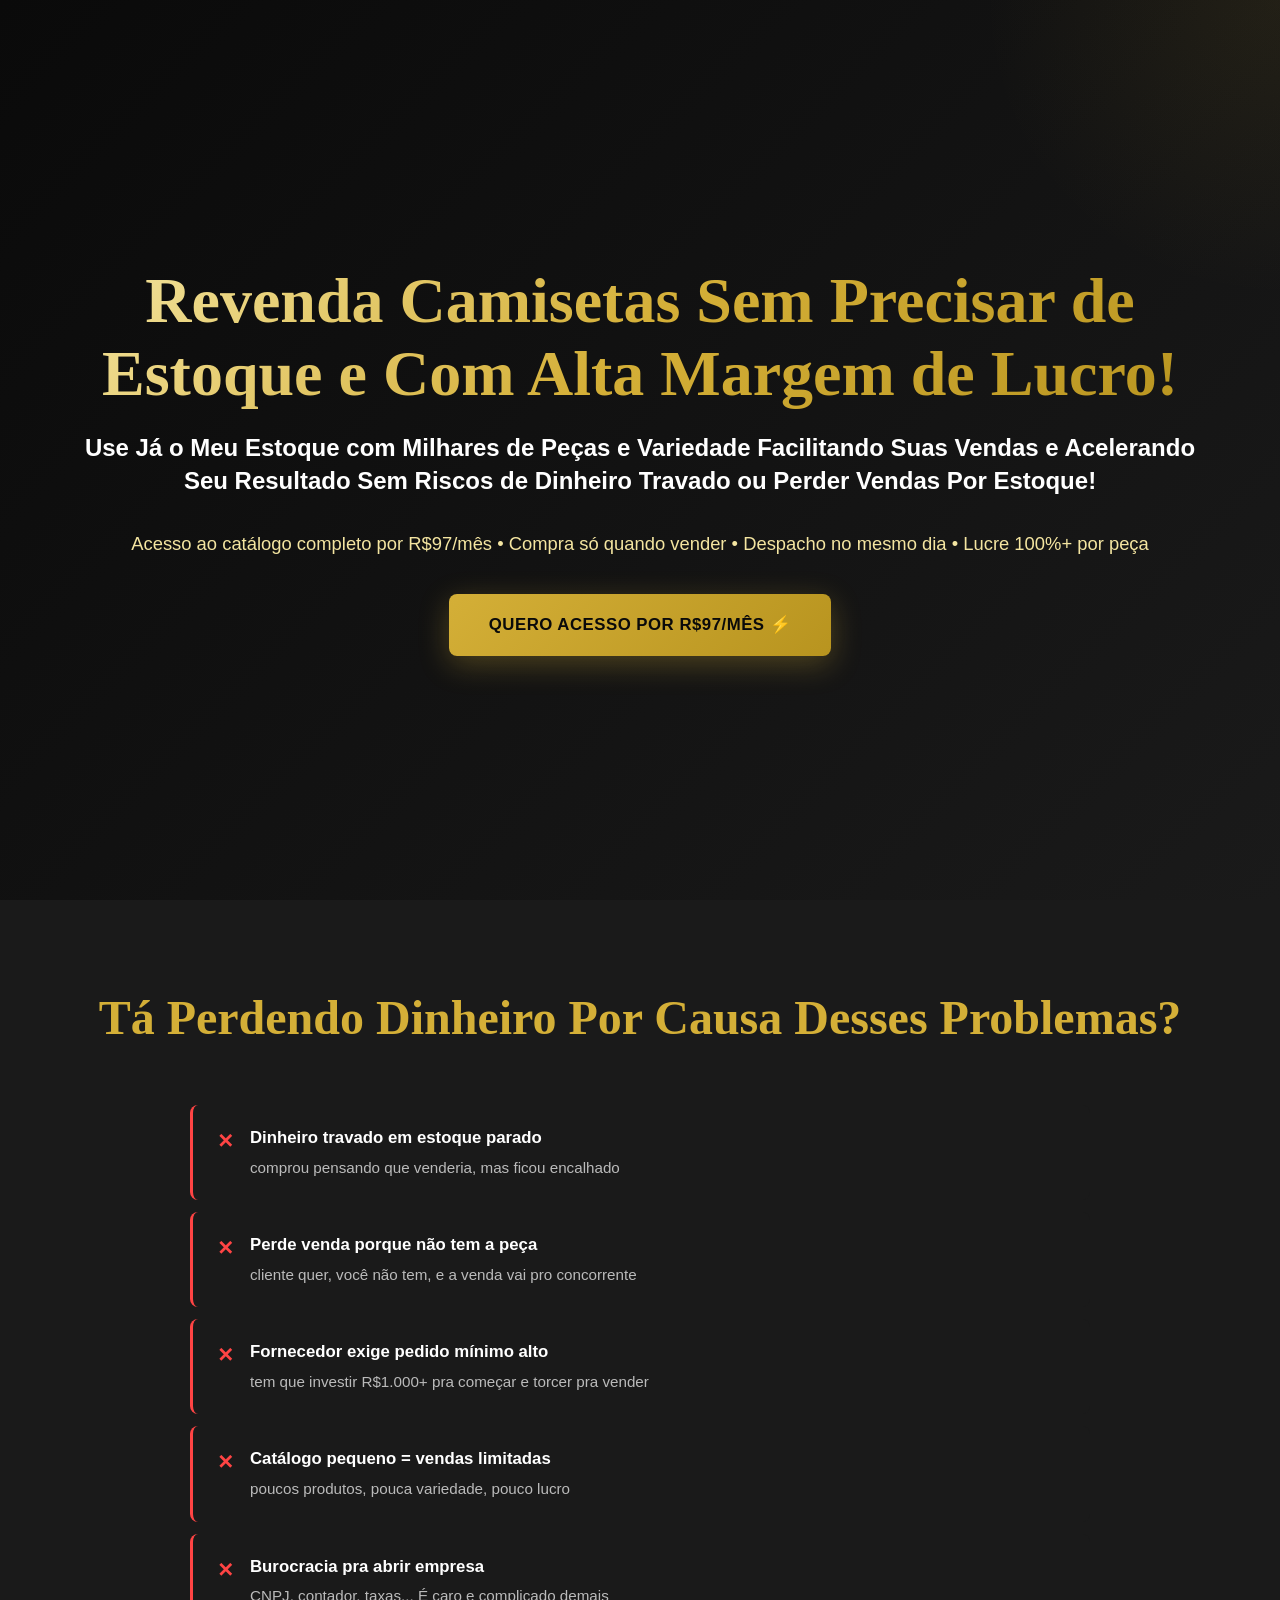
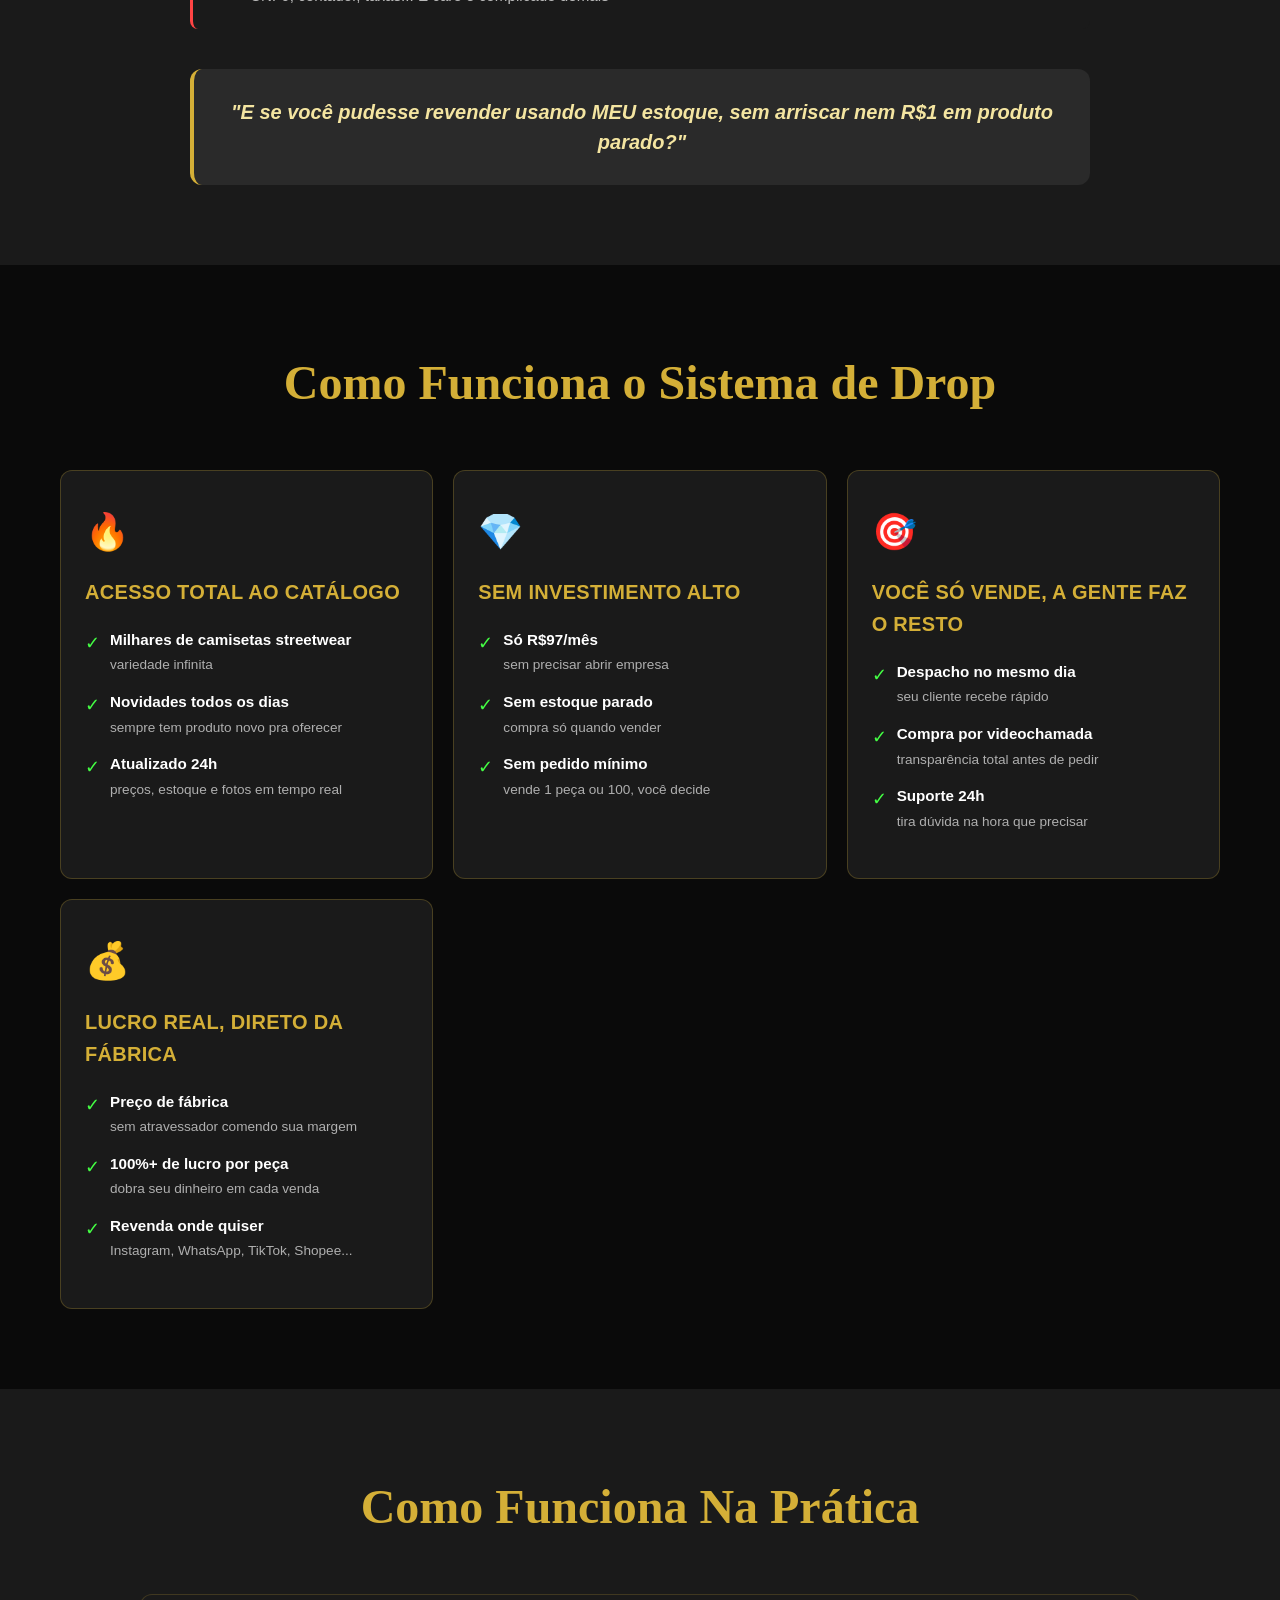
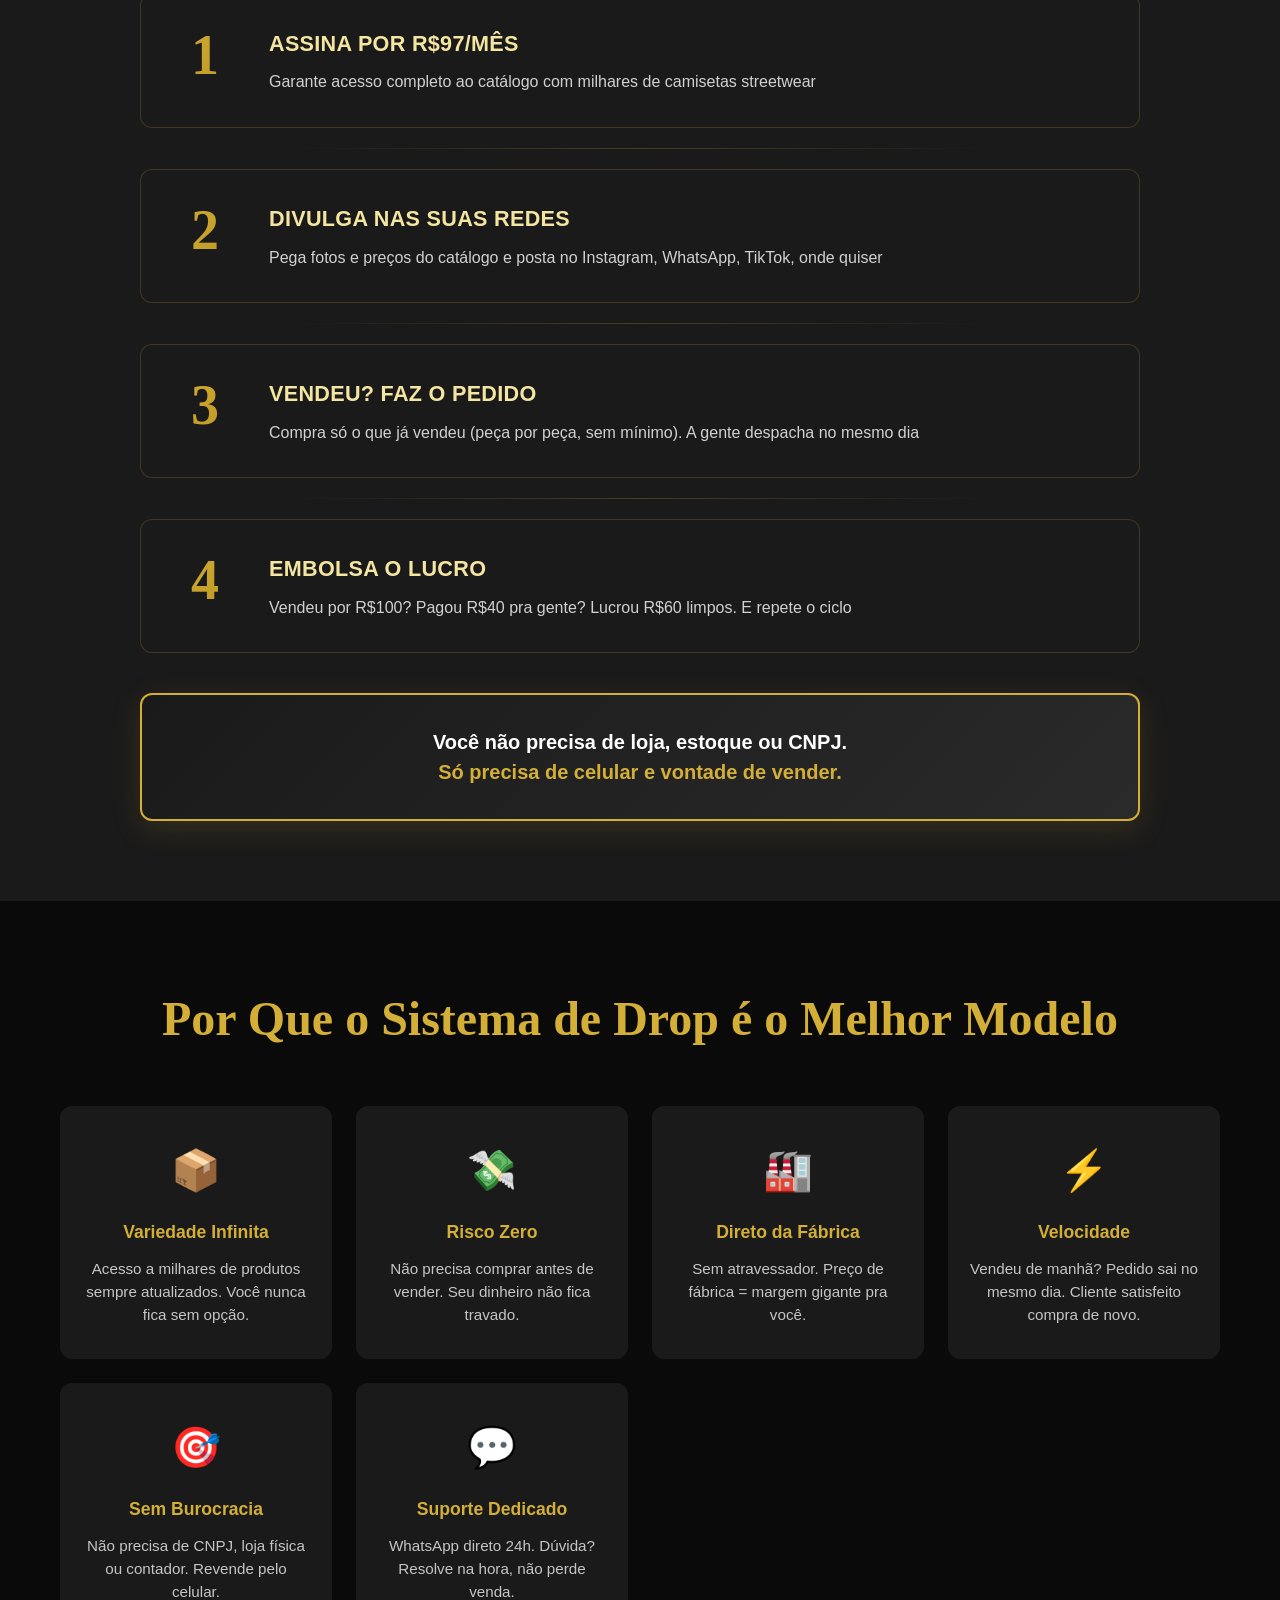
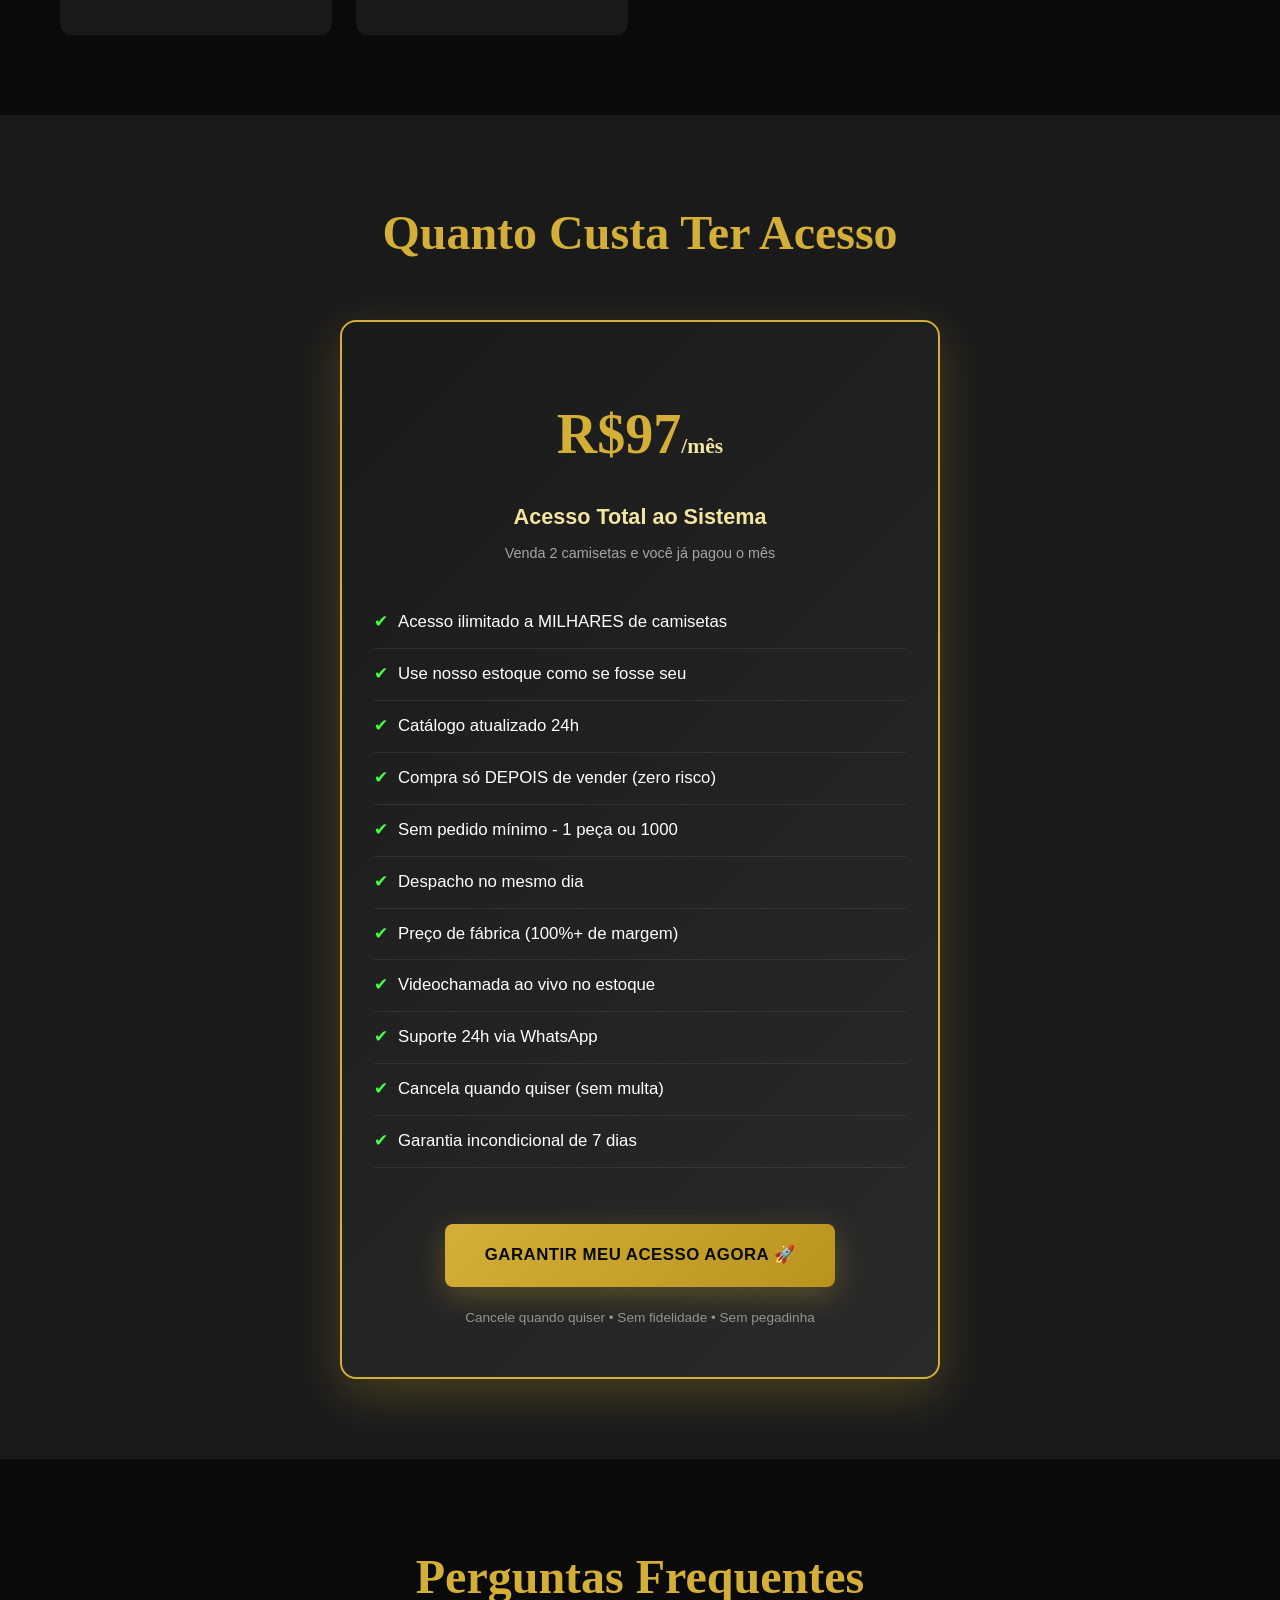
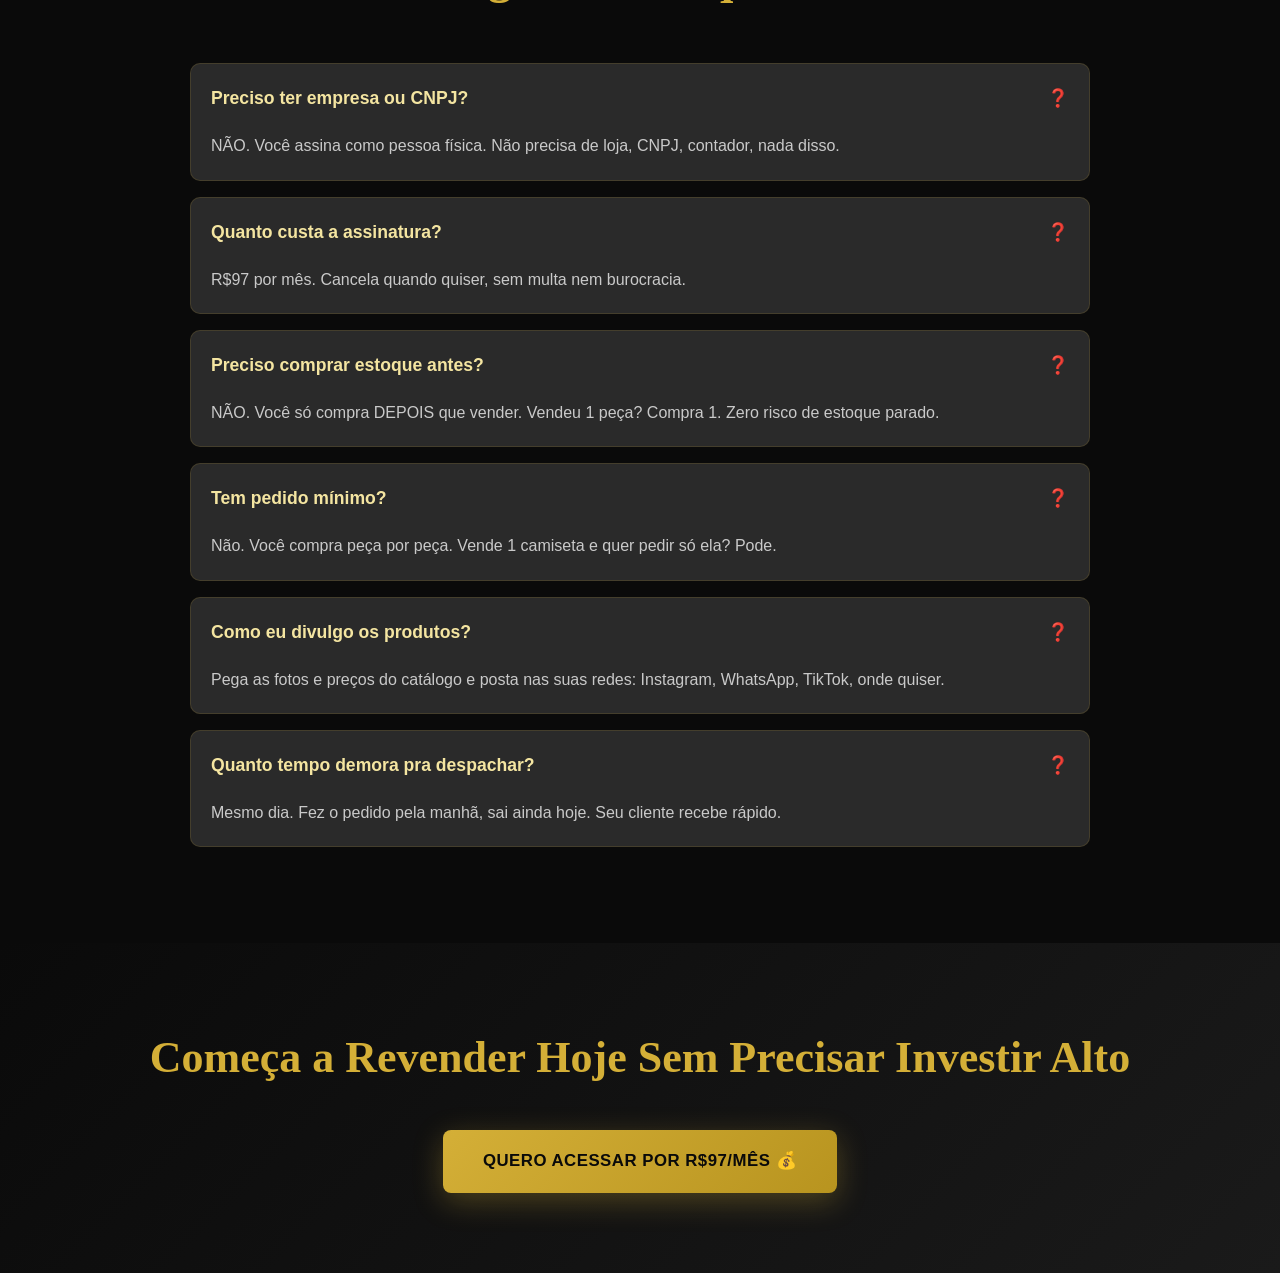
==== index.html @ b22abc9a "Preparar deploy Vercel: index.html na raiz, pasta assets e vercel.json Made-with: Cursor" ====
<!DOCTYPE html>
<html lang="pt-BR"><head><meta http-equiv="Content-Type" content="text/html; charset=UTF-8">
    
    <meta name="viewport" content="width=device-width, initial-scale=1.0, viewport-fit=cover">
    <meta name="theme-color" content="#0A0A0A">
    <meta name="description" content="Revenda camisetas streetwear sem estoque por R$97/mês. Acesso a milhares de produtos, despacho no mesmo dia, lucro de 100%+.">
    <title>DY Fonte Camisetas - Revenda Sem Estoque | Drop Streetwear</title>
    
    <!-- Preconnect críticos -->
    <link rel="preconnect" href="https://fonts.googleapis.com/">
    <link rel="preconnect" href="https://fonts.gstatic.com/" crossorigin="">
    <link rel="preconnect" href="https://www.youtube.com/">
    <link rel="dns-prefetch" href="https://i.ytimg.com/">
    
    <!-- Fontes otimizadas -->
    <link href="./assets/css2" rel="stylesheet">
    
    <style>
        :root {
            --gold: #D4AF37;
            --gold-light: #F4E5A1;
            --gold-dark: #B8941F;
            --black: #0A0A0A;
            --black-light: #1A1A1A;
            --gray: #2A2A2A;
        }

        * {
            margin: 0;
            padding: 0;
            box-sizing: border-box;
        }

        html {
            scroll-behavior: smooth;
        }

        body {
            font-family: 'Outfit', -apple-system, BlinkMacSystemFont, sans-serif;
            background: var(--black);
            color: #fff;
            line-height: 1.6;
            overflow-x: hidden;
            -webkit-font-smoothing: antialiased;
            -moz-osx-font-smoothing: grayscale;
        }

        /* Container */
        .container {
            max-width: 1200px;
            margin: 0 auto;
            padding: 0 20px;
        }

        /* Hero */
        .hero {
            min-height: 100vh;
            display: flex;
            align-items: center;
            justify-content: center;
            text-align: center;
            padding: 80px 0 60px;
            background: linear-gradient(135deg, var(--black) 0%, var(--black-light) 100%);
            position: relative;
        }

        .hero::before {
            content: '';
            position: absolute;
            width: 600px;
            height: 600px;
            background: radial-gradient(circle, rgba(212, 175, 55, 0.08) 0%, transparent 70%);
            top: -300px;
            right: -300px;
            pointer-events: none;
        }

        .hero-content {
            position: relative;
            z-index: 1;
        }

        .hero h1 {
            font-family: 'Playfair Display', serif;
            font-size: clamp(1.75rem, 7vw, 4rem);
            font-weight: 900;
            line-height: 1.15;
            margin-bottom: 20px;
            background: linear-gradient(135deg, var(--gold-light) 0%, var(--gold) 50%, var(--gold-dark) 100%);
            -webkit-background-clip: text;
            -webkit-text-fill-color: transparent;
            background-clip: text;
        }

        .hero h2 {
            font-size: clamp(1.1rem, 2.5vw, 1.5rem);
            font-weight: 600;
            margin-bottom: 32px;
            color: #fff;
            line-height: 1.4;
        }

        .hero-subheadline {
            font-size: clamp(0.95rem, 2vw, 1.15rem);
            font-weight: 400;
            color: var(--gold-light);
            margin-bottom: 36px;
            line-height: 1.5;
        }

        /* CTA Button */
        .cta-button {
            display: inline-block;
            background: linear-gradient(135deg, var(--gold) 0%, var(--gold-dark) 100%);
            color: var(--black);
            padding: 18px 40px;
            font-size: 1.05rem;
            font-weight: 700;
            text-decoration: none;
            border-radius: 8px;
            text-transform: uppercase;
            letter-spacing: 0.5px;
            box-shadow: 0 8px 30px rgba(212, 175, 55, 0.3);
            transition: all 0.3s ease;
            touch-action: manipulation;
        }

        .cta-button:active {
            transform: scale(0.98);
        }

        /* Section */
        section {
            padding: 80px 0;
        }

        .section-title {
            font-family: 'Playfair Display', serif;
            font-size: clamp(1.75rem, 5vw, 3rem);
            font-weight: 900;
            text-align: center;
            margin-bottom: 48px;
            color: var(--gold);
        }

        /* Problem Section */
        .problem-section {
            background: var(--black-light);
        }

        .problem-item {
            background: #1a1a1a;
            border-left: 3px solid #ff4444;
            padding: 20px 24px;
            border-radius: 8px;
            display: flex;
            gap: 16px;
            margin-bottom: 12px;
        }

        .problem-item span {
            color: #ff4444;
            font-size: 1.25rem;
            font-weight: 700;
            flex-shrink: 0;
        }

        .problem-item strong {
            color: #fff;
            font-size: 1.05rem;
            display: block;
            margin-bottom: 4px;
        }

        .problem-item p {
            color: rgba(255,255,255,0.7);
            font-size: 0.95rem;
            margin: 0;
        }

        .problem-quote {
            text-align: center;
            padding: 28px 24px;
            background: var(--gray);
            border-radius: 12px;
            border-left: 4px solid var(--gold);
            margin-top: 40px;
            font-size: 1.25rem;
            font-weight: 700;
            color: var(--gold-light);
            font-style: italic;
            line-height: 1.5;
        }

        /* Benefits Grid */
        .benefits-grid {
            display: grid;
            grid-template-columns: repeat(auto-fit, minmax(280px, 1fr));
            gap: 20px;
        }

        .benefit-card {
            background: #1a1a1a;
            border: 1px solid rgba(212, 175, 55, 0.25);
            border-radius: 12px;
            padding: 32px 24px;
        }

        .benefit-card-icon {
            font-size: 2.25rem;
            margin-bottom: 16px;
        }

        .benefit-card h3 {
            font-size: 1.25rem;
            font-weight: 700;
            color: var(--gold);
            margin-bottom: 20px;
            text-transform: uppercase;
            letter-spacing: 0.3px;
        }

        .benefit-item {
            display: flex;
            gap: 10px;
            margin-bottom: 14px;
        }

        .benefit-item span {
            color: #44ff44;
            font-size: 1.15rem;
            flex-shrink: 0;
        }

        .benefit-item strong {
            color: #fff;
            font-weight: 600;
            display: block;
            font-size: 0.95rem;
        }

        .benefit-item small {
            color: rgba(255,255,255,0.65);
            display: block;
            font-size: 0.85rem;
            margin-top: 2px;
        }

        /* Steps */
        .step {
            display: grid;
            grid-template-columns: 80px 1fr;
            gap: 24px;
            padding: 32px 24px;
            background: #1a1a1a;
            border-radius: 12px;
            border: 1px solid rgba(212, 175, 55, 0.2);
            margin-bottom: 20px;
        }

        .step-number {
            font-family: 'Playfair Display', serif;
            font-size: 3.5rem;
            font-weight: 900;
            background: linear-gradient(135deg, var(--gold) 0%, var(--gold-dark) 100%);
            -webkit-background-clip: text;
            -webkit-text-fill-color: transparent;
            text-align: center;
            line-height: 1;
        }

        .step h3 {
            font-size: 1.35rem;
            font-weight: 700;
            color: var(--gold-light);
            margin-bottom: 8px;
            text-transform: uppercase;
            letter-spacing: 0.3px;
        }

        .step p {
            color: rgba(255,255,255,0.8);
            font-size: 1rem;
            line-height: 1.6;
        }

        .divider {
            height: 1px;
            background: linear-gradient(90deg, transparent, rgba(212, 175, 55, 0.25), transparent);
            margin: 0 auto 20px;
            width: 70%;
        }

        .final-message {
            text-align: center;
            padding: 32px 24px;
            background: linear-gradient(135deg, #1a1a1a 0%, var(--gray) 100%);
            border-radius: 12px;
            border: 2px solid var(--gold);
            margin-top: 40px;
            box-shadow: 0 8px 30px rgba(212, 175, 55, 0.15);
        }

        .final-message p {
            font-size: 1.25rem;
            font-weight: 600;
            line-height: 1.5;
        }

        .final-message strong {
            color: var(--gold);
        }

        /* Why Grid */
        .why-grid {
            display: grid;
            grid-template-columns: repeat(auto-fit, minmax(240px, 1fr));
            gap: 24px;
        }

        .why-item {
            text-align: center;
            padding: 32px 20px;
            background: #1a1a1a;
            border-radius: 12px;
        }

        .why-icon {
            font-size: 2.5rem;
            margin-bottom: 16px;
        }

        .why-item h3 {
            font-size: 1.1rem;
            font-weight: 700;
            color: var(--gold);
            margin-bottom: 12px;
        }

        .why-item p {
            color: rgba(255,255,255,0.75);
            font-size: 0.95rem;
            line-height: 1.5;
        }

        /* Pricing */
        .pricing-card {
            max-width: 600px;
            margin: 0 auto;
            padding: 48px 32px;
            background: linear-gradient(135deg, var(--black-light) 0%, var(--gray) 100%);
            border-radius: 16px;
            border: 2px solid var(--gold);
            box-shadow: 0 15px 50px rgba(212, 175, 55, 0.25);
            text-align: center;
        }

        .price {
            font-family: 'Playfair Display', serif;
            font-size: 3.5rem;
            font-weight: 900;
            color: var(--gold);
            margin: 20px 0;
        }

        .price-period {
            font-size: 1.35rem;
            color: var(--gold-light);
        }

        .pricing-features {
            list-style: none;
            margin: 32px 0;
            text-align: left;
        }

        .pricing-features li {
            padding: 12px 0;
            border-bottom: 1px solid rgba(255, 255, 255, 0.08);
            font-size: 1.05rem;
            display: flex;
            gap: 10px;
        }

        .pricing-features span {
            color: #44ff44;
            flex-shrink: 0;
        }

        /* FAQ */
        .faq-item {
            margin-bottom: 16px;
            background: var(--gray);
            border-radius: 10px;
            overflow: hidden;
            border: 1px solid rgba(212, 175, 55, 0.15);
        }

        .faq-question {
            padding: 20px;
            font-size: 1.1rem;
            font-weight: 700;
            color: var(--gold-light);
            display: flex;
            justify-content: space-between;
        }

        .faq-answer {
            padding: 0 20px 20px;
            color: rgba(255, 255, 255, 0.75);
            line-height: 1.7;
        }

        /* Mobile Optimizations */
        @media (max-width: 768px) {
            section {
                padding: 60px 0;
            }

            .hero {
                min-height: auto;
                padding: 60px 0 40px;
            }

            .step {
                grid-template-columns: 60px 1fr;
                gap: 16px;
                padding: 24px 16px;
            }

            .step-number {
                font-size: 2.75rem;
            }

            .benefits-grid,
            .why-grid {
                grid-template-columns: 1fr;
            }

            .pricing-card {
                padding: 36px 20px;
            }

            .price {
                font-size: 2.75rem;
            }

            .cta-button {
                width: 100%;
                max-width: 400px;
            }

            .vsl-container {
                border-radius: 8px;
            }
        }

        @media (max-width: 480px) {
            .container {
                padding: 0 16px;
            }

            .problem-item {
                padding: 16px 18px;
                flex-direction: column;
                gap: 8px;
            }

            .benefit-card {
                padding: 24px 18px;
            }
        }

        /* Performance: Reduce animations on low-end devices */
        @media (prefers-reduced-motion: reduce) {
            * {
                animation: none !important;
                transition: none !important;
            }
        }
    </style>
</head>
<body>
    <!-- Hero -->
    <section class="hero">
        <div class="container">
            <div class="hero-content">
                <h1>Revenda Camisetas Sem Precisar de Estoque e Com Alta Margem de Lucro!</h1>
                <h2>Use Já o Meu Estoque com Milhares de Peças e Variedade Facilitando Suas Vendas e Acelerando Seu Resultado Sem Riscos de Dinheiro Travado ou Perder Vendas Por Estoque!</h2>
                
                <p class="hero-subheadline">
                    Acesso ao catálogo completo por R$97/mês • Compra só quando vender • Despacho no mesmo dia • Lucre 100%+ por peça
                </p>
                <a href="https://pay.kiwify.com.br/C6JV9t8" target="_blank" rel="noopener" class="cta-button">QUERO ACESSO POR R$97/MÊS ⚡</a>
            </div>
        </div>
    </section>

    <!-- Problems -->
    <section class="problem-section">
        <div class="container">
            <h2 class="section-title">Tá Perdendo Dinheiro Por Causa Desses Problemas?</h2>
            
            <div style="max-width: 900px; margin: 0 auto;">
                <div class="problem-item">
                    <span>✕</span>
                    <div>
                        <strong>Dinheiro travado em estoque parado</strong>
                        <p>comprou pensando que venderia, mas ficou encalhado</p>
                    </div>
                </div>

                <div class="problem-item">
                    <span>✕</span>
                    <div>
                        <strong>Perde venda porque não tem a peça</strong>
                        <p>cliente quer, você não tem, e a venda vai pro concorrente</p>
                    </div>
                </div>

                <div class="problem-item">
                    <span>✕</span>
                    <div>
                        <strong>Fornecedor exige pedido mínimo alto</strong>
                        <p>tem que investir R$1.000+ pra começar e torcer pra vender</p>
                    </div>
                </div>

                <div class="problem-item">
                    <span>✕</span>
                    <div>
                        <strong>Catálogo pequeno = vendas limitadas</strong>
                        <p>poucos produtos, pouca variedade, pouco lucro</p>
                    </div>
                </div>

                <div class="problem-item">
                    <span>✕</span>
                    <div>
                        <strong>Burocracia pra abrir empresa</strong>
                        <p>CNPJ, contador, taxas... É caro e complicado demais</p>
                    </div>
                </div>

                <div class="problem-quote">
                    "E se você pudesse revender usando MEU estoque, sem arriscar nem R$1 em produto parado?"
                </div>
            </div>
        </div>
    </section>

    <!-- Benefits -->
    <section style="background: var(--black); padding: 80px 0;">
        <div class="container">
            <h2 class="section-title">Como Funciona o Sistema de Drop</h2>
            
            <div class="benefits-grid">
                <div class="benefit-card">
                    <div class="benefit-card-icon">🔥</div>
                    <h3>Acesso Total ao Catálogo</h3>
                    <div class="benefit-item">
                        <span>✓</span>
                        <div>
                            <strong>Milhares de camisetas streetwear</strong>
                            <small>variedade infinita</small>
                        </div>
                    </div>
                    <div class="benefit-item">
                        <span>✓</span>
                        <div>
                            <strong>Novidades todos os dias</strong>
                            <small>sempre tem produto novo pra oferecer</small>
                        </div>
                    </div>
                    <div class="benefit-item">
                        <span>✓</span>
                        <div>
                            <strong>Atualizado 24h</strong>
                            <small>preços, estoque e fotos em tempo real</small>
                        </div>
                    </div>
                </div>

                <div class="benefit-card">
                    <div class="benefit-card-icon">💎</div>
                    <h3>Sem Investimento Alto</h3>
                    <div class="benefit-item">
                        <span>✓</span>
                        <div>
                            <strong>Só R$97/mês</strong>
                            <small>sem precisar abrir empresa</small>
                        </div>
                    </div>
                    <div class="benefit-item">
                        <span>✓</span>
                        <div>
                            <strong>Sem estoque parado</strong>
                            <small>compra só quando vender</small>
                        </div>
                    </div>
                    <div class="benefit-item">
                        <span>✓</span>
                        <div>
                            <strong>Sem pedido mínimo</strong>
                            <small>vende 1 peça ou 100, você decide</small>
                        </div>
                    </div>
                </div>

                <div class="benefit-card">
                    <div class="benefit-card-icon">🎯</div>
                    <h3>Você Só Vende, A Gente Faz o Resto</h3>
                    <div class="benefit-item">
                        <span>✓</span>
                        <div>
                            <strong>Despacho no mesmo dia</strong>
                            <small>seu cliente recebe rápido</small>
                        </div>
                    </div>
                    <div class="benefit-item">
                        <span>✓</span>
                        <div>
                            <strong>Compra por videochamada</strong>
                            <small>transparência total antes de pedir</small>
                        </div>
                    </div>
                    <div class="benefit-item">
                        <span>✓</span>
                        <div>
                            <strong>Suporte 24h</strong>
                            <small>tira dúvida na hora que precisar</small>
                        </div>
                    </div>
                </div>

                <div class="benefit-card">
                    <div class="benefit-card-icon">💰</div>
                    <h3>Lucro Real, Direto da Fábrica</h3>
                    <div class="benefit-item">
                        <span>✓</span>
                        <div>
                            <strong>Preço de fábrica</strong>
                            <small>sem atravessador comendo sua margem</small>
                        </div>
                    </div>
                    <div class="benefit-item">
                        <span>✓</span>
                        <div>
                            <strong>100%+ de lucro por peça</strong>
                            <small>dobra seu dinheiro em cada venda</small>
                        </div>
                    </div>
                    <div class="benefit-item">
                        <span>✓</span>
                        <div>
                            <strong>Revenda onde quiser</strong>
                            <small>Instagram, WhatsApp, TikTok, Shopee...</small>
                        </div>
                    </div>
                </div>
            </div>
        </div>
    </section>

    <!-- How It Works -->
    <section style="background: var(--black-light); padding: 80px 0;">
        <div class="container">
            <h2 class="section-title">Como Funciona Na Prática</h2>
            
            <div style="max-width: 1000px; margin: 0 auto;">
                <div class="step">
                    <div class="step-number">1</div>
                    <div>
                        <h3>Assina por R$97/mês</h3>
                        <p>Garante acesso completo ao catálogo com milhares de camisetas streetwear</p>
                    </div>
                </div>

                <div class="divider"></div>

                <div class="step">
                    <div class="step-number">2</div>
                    <div>
                        <h3>Divulga nas suas redes</h3>
                        <p>Pega fotos e preços do catálogo e posta no Instagram, WhatsApp, TikTok, onde quiser</p>
                    </div>
                </div>

                <div class="divider"></div>

                <div class="step">
                    <div class="step-number">3</div>
                    <div>
                        <h3>Vendeu? Faz o pedido</h3>
                        <p>Compra só o que já vendeu (peça por peça, sem mínimo). A gente despacha no mesmo dia</p>
                    </div>
                </div>

                <div class="divider"></div>

                <div class="step">
                    <div class="step-number">4</div>
                    <div>
                        <h3>Embolsa o lucro</h3>
                        <p>Vendeu por R$100? Pagou R$40 pra gente? Lucrou R$60 limpos. E repete o ciclo</p>
                    </div>
                </div>

                <div class="final-message">
                    <p>Você não precisa de loja, estoque ou CNPJ.<br><strong>Só precisa de celular e vontade de vender.</strong></p>
                </div>
            </div>
        </div>
    </section>

    <!-- Why Different -->
    <section style="background: var(--black); padding: 80px 0;">
        <div class="container">
            <h2 class="section-title">Por Que o Sistema de Drop é o Melhor Modelo</h2>
            <div class="why-grid">
                <div class="why-item">
                    <div class="why-icon">📦</div>
                    <h3>Variedade Infinita</h3>
                    <p>Acesso a milhares de produtos sempre atualizados. Você nunca fica sem opção.</p>
                </div>
                <div class="why-item">
                    <div class="why-icon">💸</div>
                    <h3>Risco Zero</h3>
                    <p>Não precisa comprar antes de vender. Seu dinheiro não fica travado.</p>
                </div>
                <div class="why-item">
                    <div class="why-icon">🏭</div>
                    <h3>Direto da Fábrica</h3>
                    <p>Sem atravessador. Preço de fábrica = margem gigante pra você.</p>
                </div>
                <div class="why-item">
                    <div class="why-icon">⚡</div>
                    <h3>Velocidade</h3>
                    <p>Vendeu de manhã? Pedido sai no mesmo dia. Cliente satisfeito compra de novo.</p>
                </div>
                <div class="why-item">
                    <div class="why-icon">🎯</div>
                    <h3>Sem Burocracia</h3>
                    <p>Não precisa de CNPJ, loja física ou contador. Revende pelo celular.</p>
                </div>
                <div class="why-item">
                    <div class="why-icon">💬</div>
                    <h3>Suporte Dedicado</h3>
                    <p>WhatsApp direto 24h. Dúvida? Resolve na hora, não perde venda.</p>
                </div>
            </div>
        </div>
    </section>

    <!-- Pricing -->
    <section id="pricing" style="background: var(--black-light); padding: 80px 0;">
        <div class="container">
            <h2 class="section-title">Quanto Custa Ter Acesso</h2>
            <div class="pricing-card">
                <div class="price">R$97<span class="price-period">/mês</span></div>
                <h3 style="font-size: 1.35rem; color: var(--gold-light); margin-bottom: 8px;">Acesso Total ao Sistema</h3>
                <p style="font-size: 0.9rem; color: rgba(255,255,255,0.6); margin-bottom: 28px;">Venda 2 camisetas e você já pagou o mês</p>
                
                <ul class="pricing-features">
                    <li><span>✔</span> Acesso ilimitado a MILHARES de camisetas</li>
                    <li><span>✔</span> Use nosso estoque como se fosse seu</li>
                    <li><span>✔</span> Catálogo atualizado 24h</li>
                    <li><span>✔</span> Compra só DEPOIS de vender (zero risco)</li>
                    <li><span>✔</span> Sem pedido mínimo - 1 peça ou 1000</li>
                    <li><span>✔</span> Despacho no mesmo dia</li>
                    <li><span>✔</span> Preço de fábrica (100%+ de margem)</li>
                    <li><span>✔</span> Videochamada ao vivo no estoque</li>
                    <li><span>✔</span> Suporte 24h via WhatsApp</li>
                    <li><span>✔</span> Cancela quando quiser (sem multa)</li>
                    <li><span>✔</span> Garantia incondicional de 7 dias</li>
                </ul>

                <a href="https://pay.kiwify.com.br/C6JV9t8" target="_blank" rel="noopener" class="cta-button" style="margin-top: 24px;">GARANTIR MEU ACESSO AGORA 🚀</a>
                
                <p style="margin-top: 20px; font-size: 0.85rem; color: rgba(255,255,255,0.5);">
                    Cancele quando quiser • Sem fidelidade • Sem pegadinha
                </p>
            </div>
        </div>
    </section>

    <!-- FAQ -->
    <section style="background: var(--black); padding: 80px 0;">
        <div class="container">
            <h2 class="section-title">Perguntas Frequentes</h2>
            <div style="max-width: 900px; margin: 0 auto;">
                <div class="faq-item">
                    <div class="faq-question">Preciso ter empresa ou CNPJ? <span>❓</span></div>
                    <div class="faq-answer">NÃO. Você assina como pessoa física. Não precisa de loja, CNPJ, contador, nada disso.</div>
                </div>
                <div class="faq-item">
                    <div class="faq-question">Quanto custa a assinatura? <span>❓</span></div>
                    <div class="faq-answer">R$97 por mês. Cancela quando quiser, sem multa nem burocracia.</div>
                </div>
                <div class="faq-item">
                    <div class="faq-question">Preciso comprar estoque antes? <span>❓</span></div>
                    <div class="faq-answer">NÃO. Você só compra DEPOIS que vender. Vendeu 1 peça? Compra 1. Zero risco de estoque parado.</div>
                </div>
                <div class="faq-item">
                    <div class="faq-question">Tem pedido mínimo? <span>❓</span></div>
                    <div class="faq-answer">Não. Você compra peça por peça. Vende 1 camiseta e quer pedir só ela? Pode.</div>
                </div>
                <div class="faq-item">
                    <div class="faq-question">Como eu divulgo os produtos? <span>❓</span></div>
                    <div class="faq-answer">Pega as fotos e preços do catálogo e posta nas suas redes: Instagram, WhatsApp, TikTok, onde quiser.</div>
                </div>
                <div class="faq-item">
                    <div class="faq-question">Quanto tempo demora pra despachar? <span>❓</span></div>
                    <div class="faq-answer">Mesmo dia. Fez o pedido pela manhã, sai ainda hoje. Seu cliente recebe rápido.</div>
                </div>
            </div>
        </div>
    </section>

    <!-- Footer CTA -->
    <section style="background: linear-gradient(135deg, var(--black) 0%, var(--black-light) 100%); text-align: center; padding: 80px 0;">
        <div class="container">
            <h2 style="font-family: &#39;Playfair Display&#39;, serif; font-size: clamp(1.75rem, 5vw, 2.75rem); color: var(--gold); margin-bottom: 36px;">Começa a Revender Hoje Sem Precisar Investir Alto</h2>
            <a href="https://pay.kiwify.com.br/C6JV9t8" target="_blank" rel="noopener" class="cta-button">QUERO ACESSAR POR R$97/MÊS 💰</a>
        </div>
    </section>

    <!-- Minimal JavaScript for smooth scroll -->
    <script>
        document.querySelectorAll('a[href^="#"]').forEach(anchor => {
            anchor.addEventListener('click', function (e) {
                e.preventDefault();
                const target = document.querySelector(this.getAttribute('href'));
                if (target) {
                    target.scrollIntoView({ behavior: 'smooth', block: 'start' });
                }
            });
        });
    </script>


</body></html>
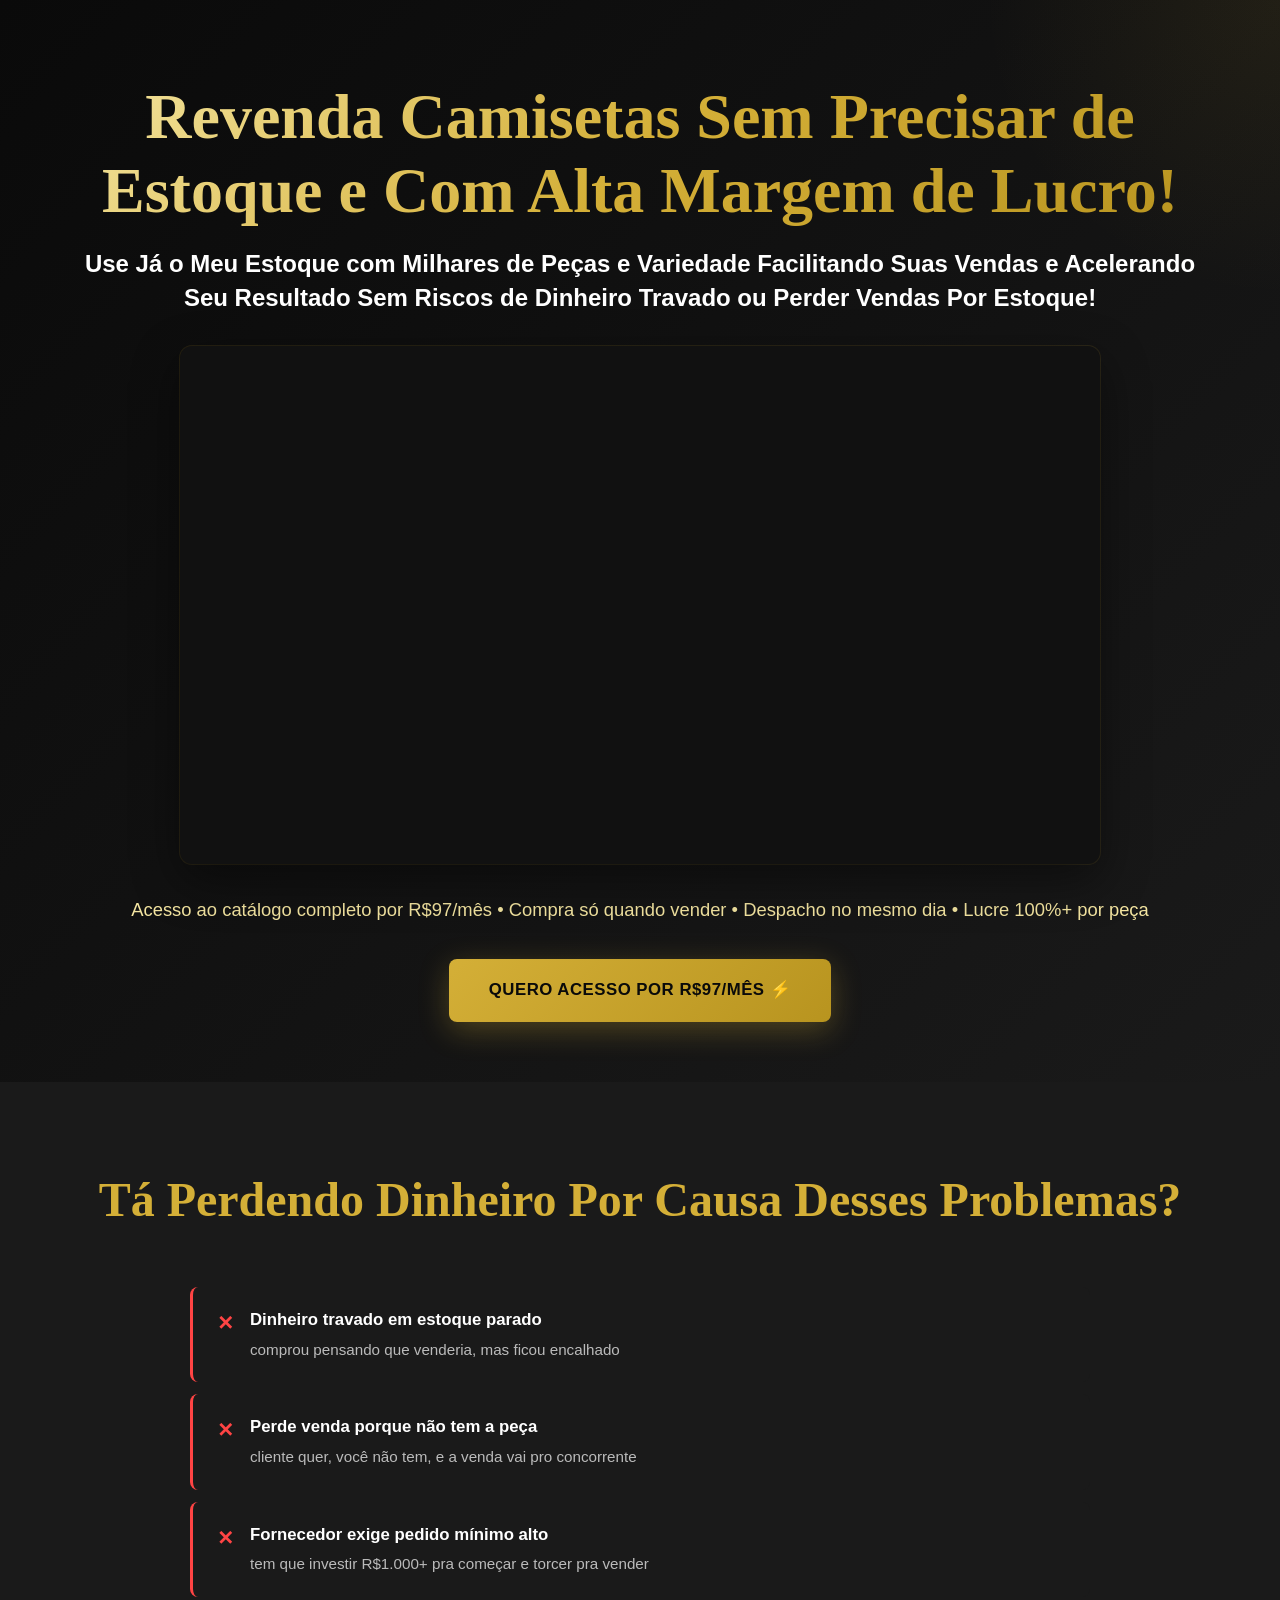
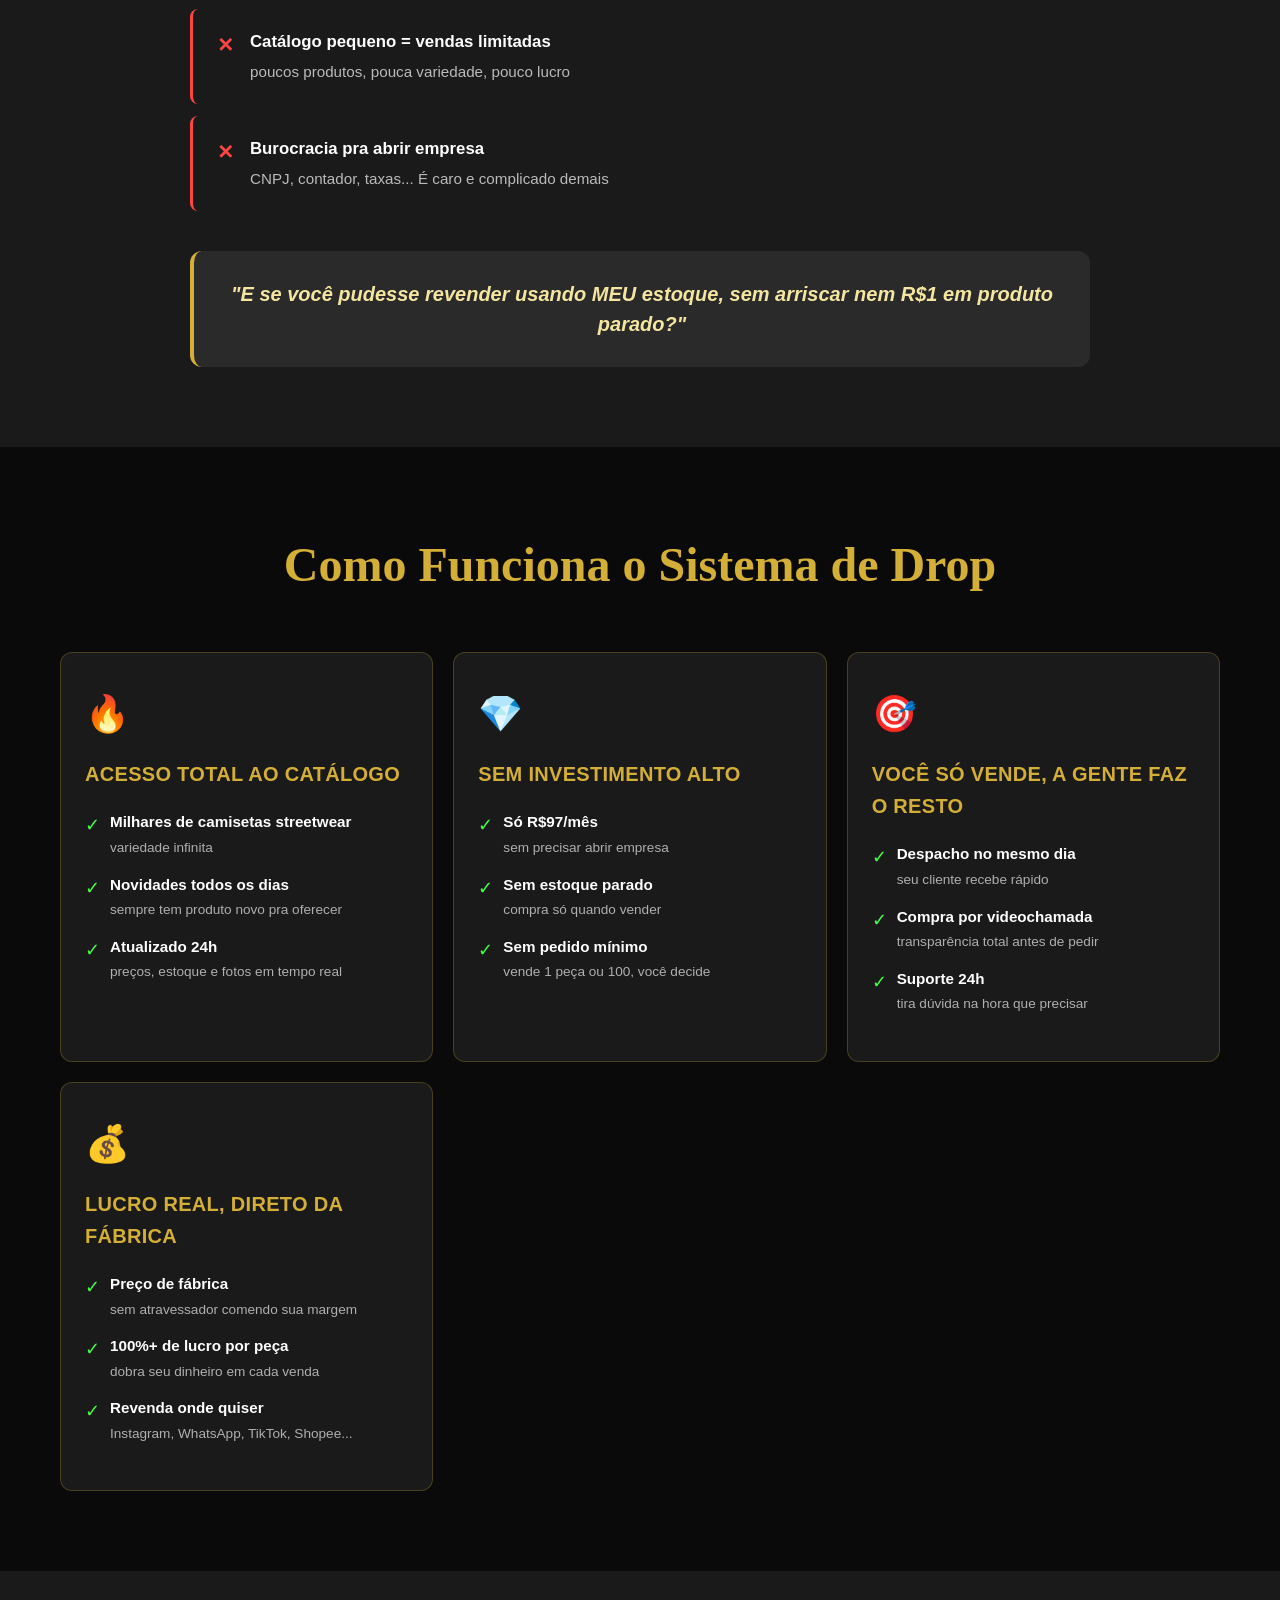
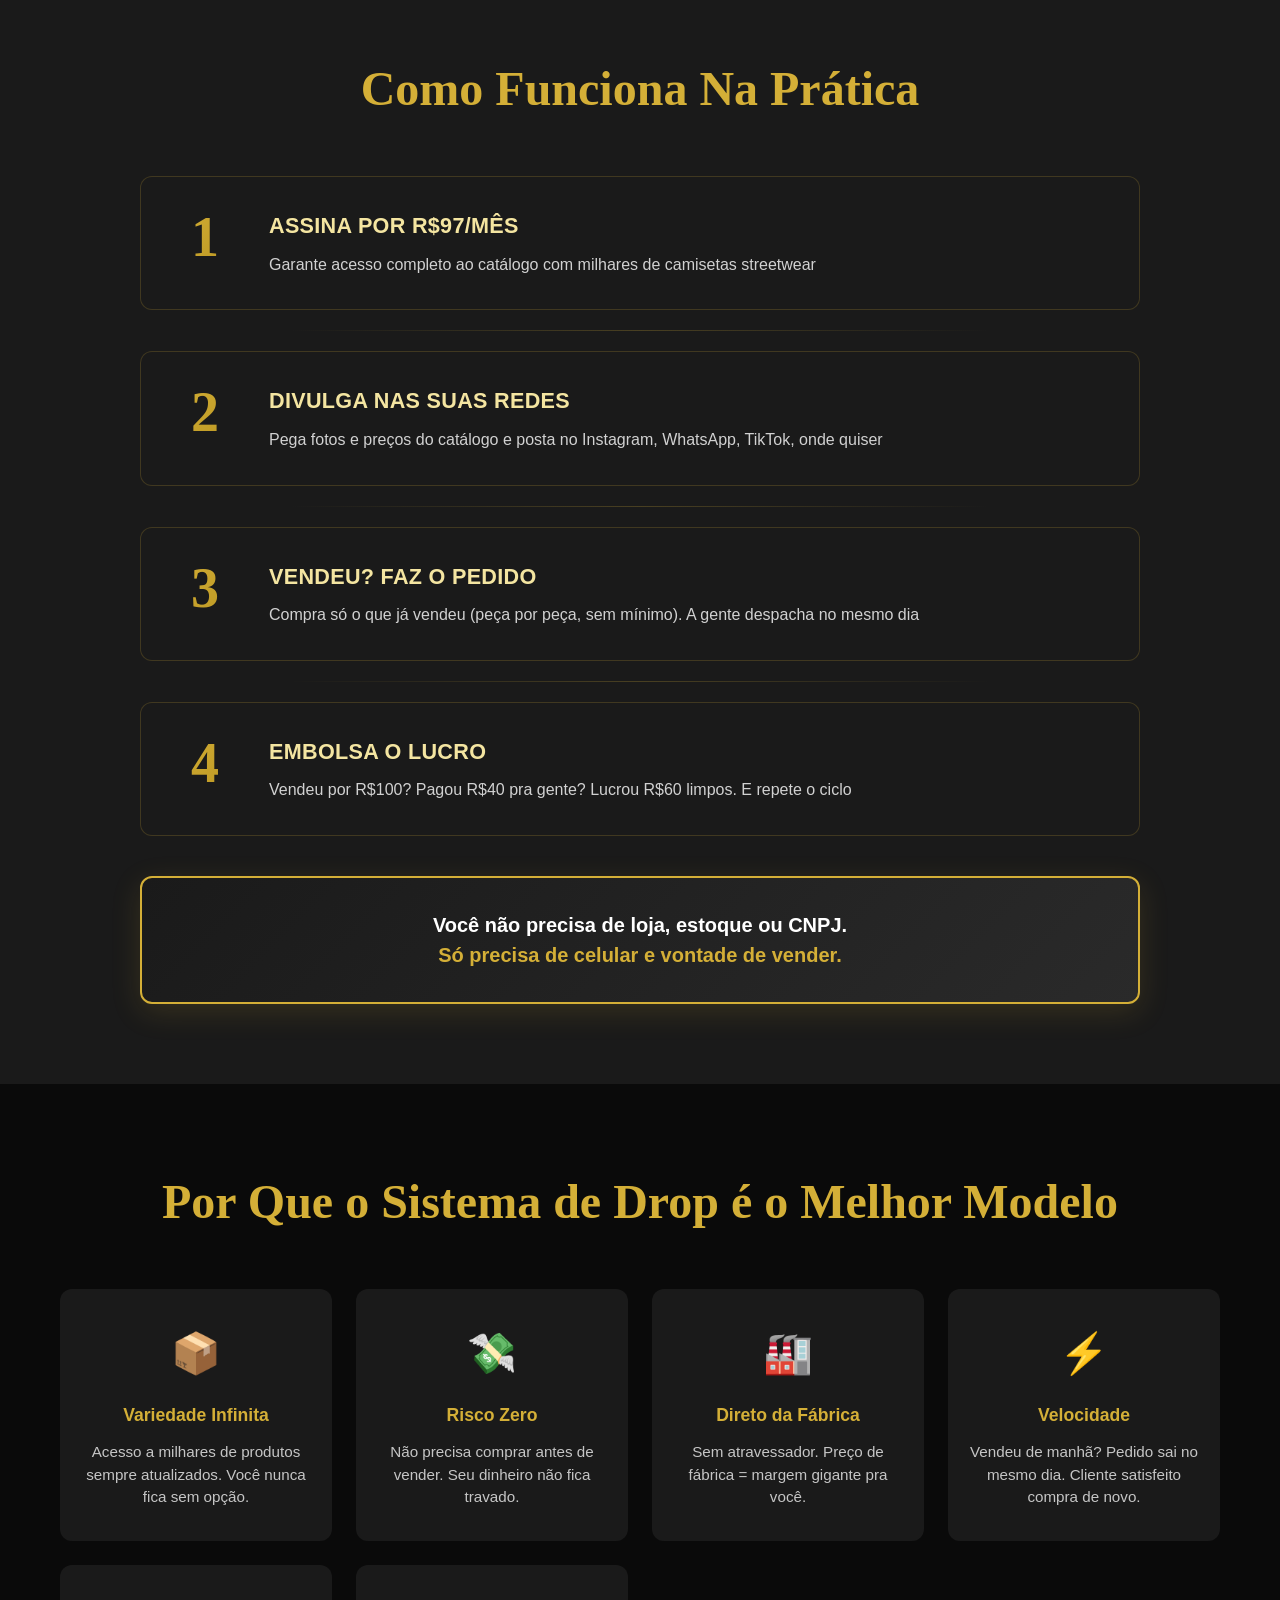
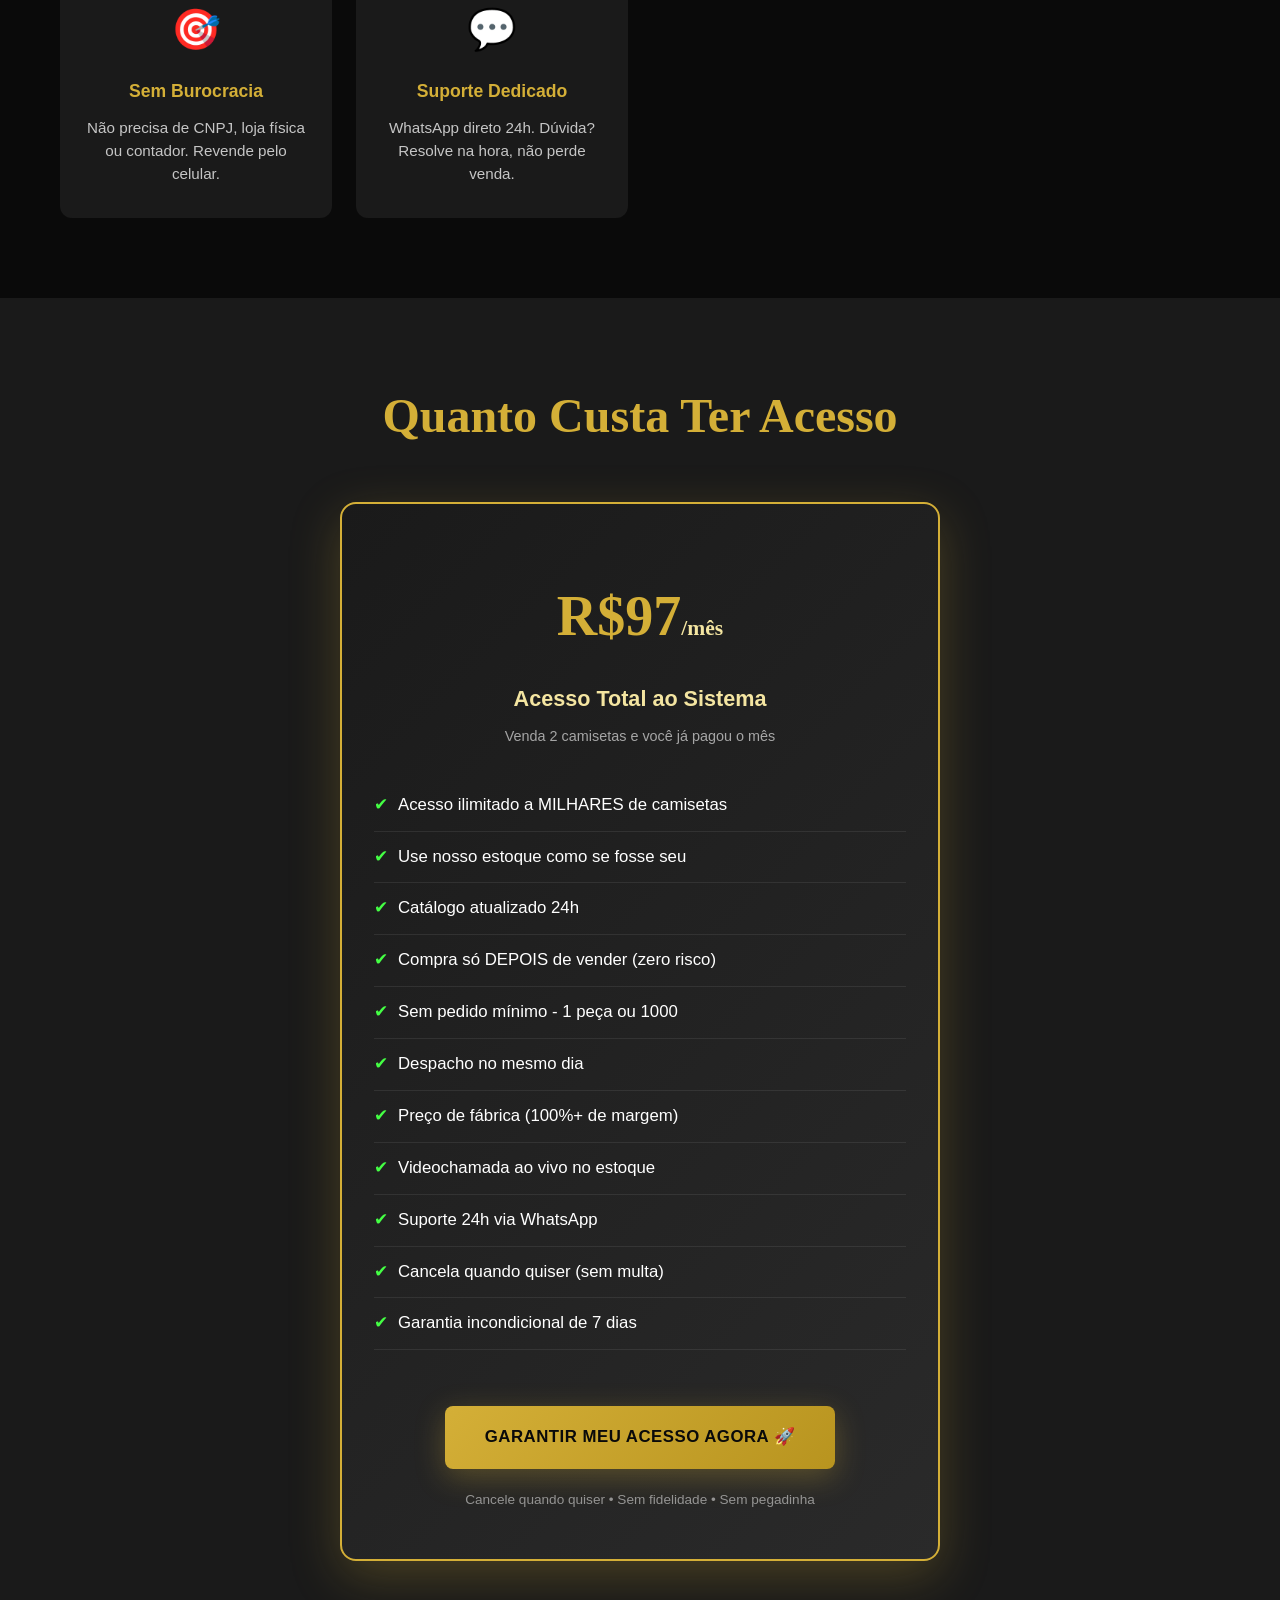
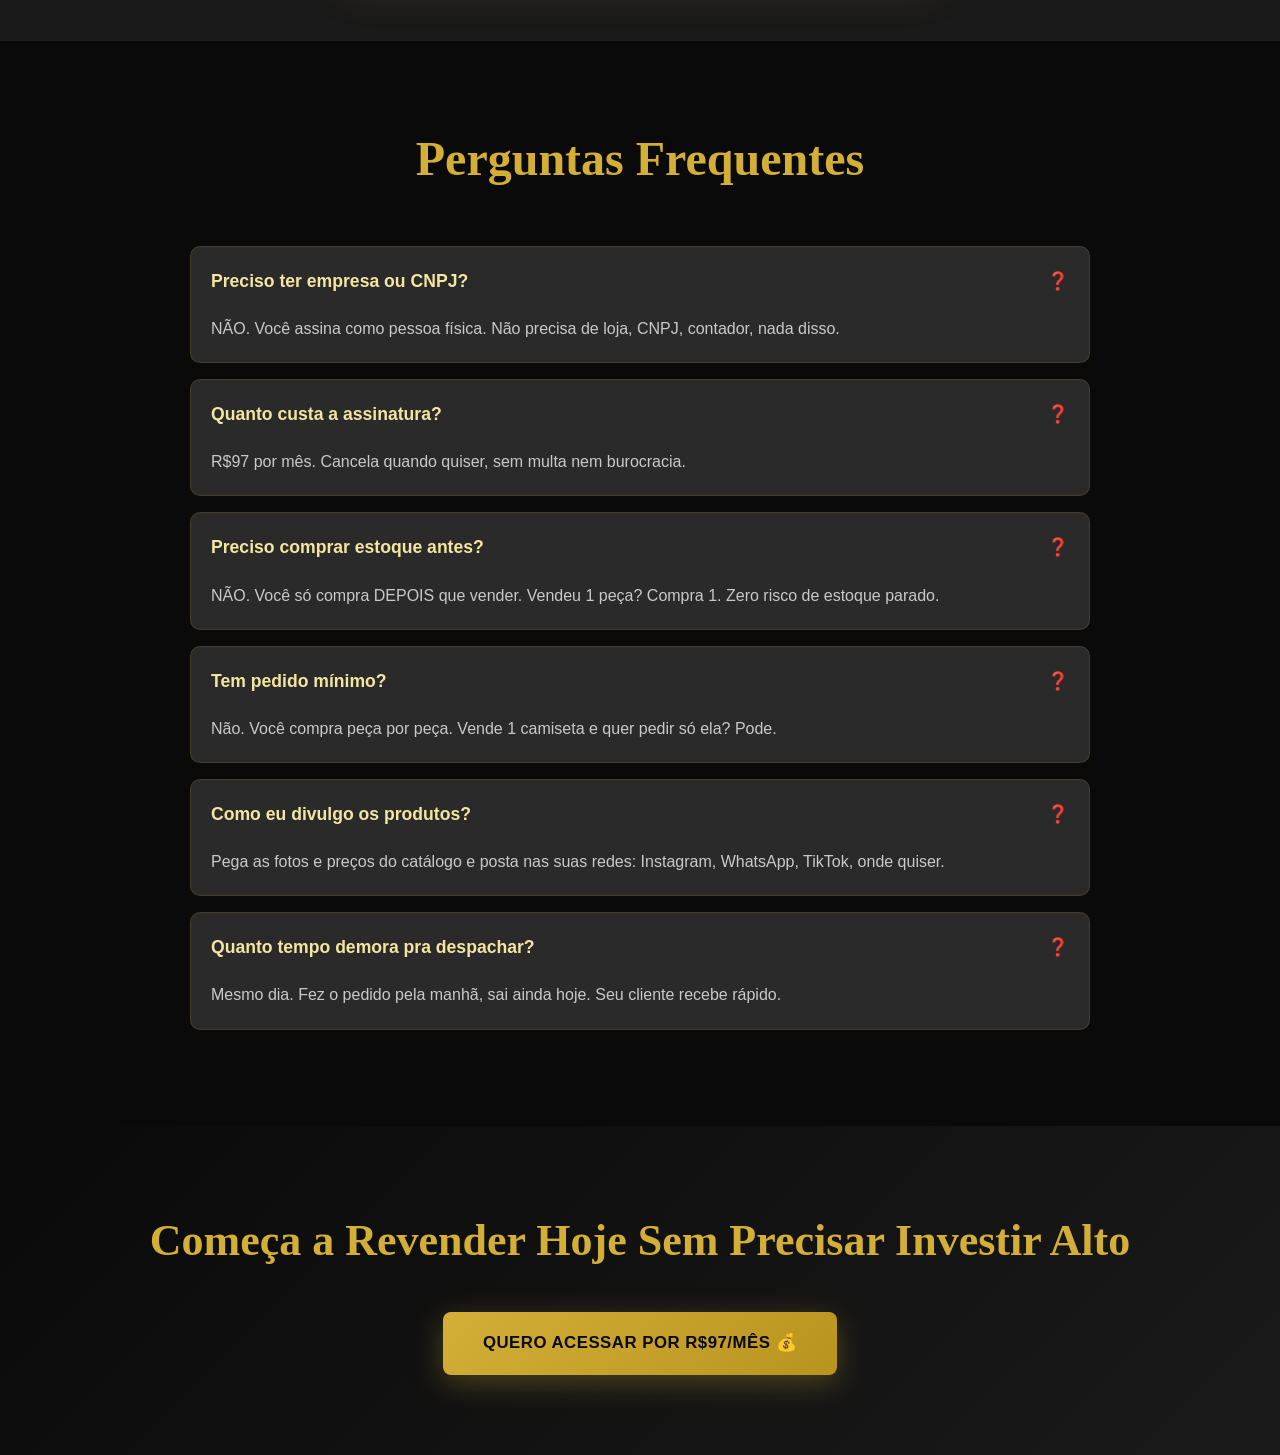
==== commit 1cf78048: "feat(landing): incorpora VSL do YouTube no hero abaixo do headline Made-with: Cursor" ====
--- a/index.html
+++ b/index.html
@@ -108,6 +108,27 @@
             line-height: 1.5;
         }
 
+        /* VSL YouTube (use sempre URL /embed/ no iframe — não use link “assistir” direto no src) */
+        .vsl-container {
+            position: relative;
+            width: 100%;
+            max-width: 920px;
+            margin: 28px auto 32px;
+            border-radius: 12px;
+            overflow: hidden;
+            aspect-ratio: 16 / 9;
+            background: #111;
+            box-shadow: 0 16px 48px rgba(0, 0, 0, 0.45), 0 0 0 1px rgba(212, 175, 55, 0.12);
+        }
+
+        .vsl-iframe {
+            position: absolute;
+            inset: 0;
+            width: 100%;
+            height: 100%;
+            border: 0;
+        }
+
         /* CTA Button */
         .cta-button {
             display: inline-block;
@@ -487,6 +508,16 @@
             <div class="hero-content">
                 <h1>Revenda Camisetas Sem Precisar de Estoque e Com Alta Margem de Lucro!</h1>
                 <h2>Use Já o Meu Estoque com Milhares de Peças e Variedade Facilitando Suas Vendas e Acelerando Seu Resultado Sem Riscos de Dinheiro Travado ou Perder Vendas Por Estoque!</h2>
+
+                <div class="vsl-container">
+                    <iframe
+                        class="vsl-iframe"
+                        src="https://www.youtube.com/embed/gLhl2SXhEyE?si=0j6gHHaecrGAIjn-"
+                        title="YouTube video player"
+                        allow="accelerometer; autoplay; clipboard-write; encrypted-media; gyroscope; picture-in-picture; web-share"
+                        referrerpolicy="strict-origin-when-cross-origin"
+                        allowfullscreen></iframe>
+                </div>
                 
                 <p class="hero-subheadline">
                     Acesso ao catálogo completo por R$97/mês • Compra só quando vender • Despacho no mesmo dia • Lucre 100%+ por peça
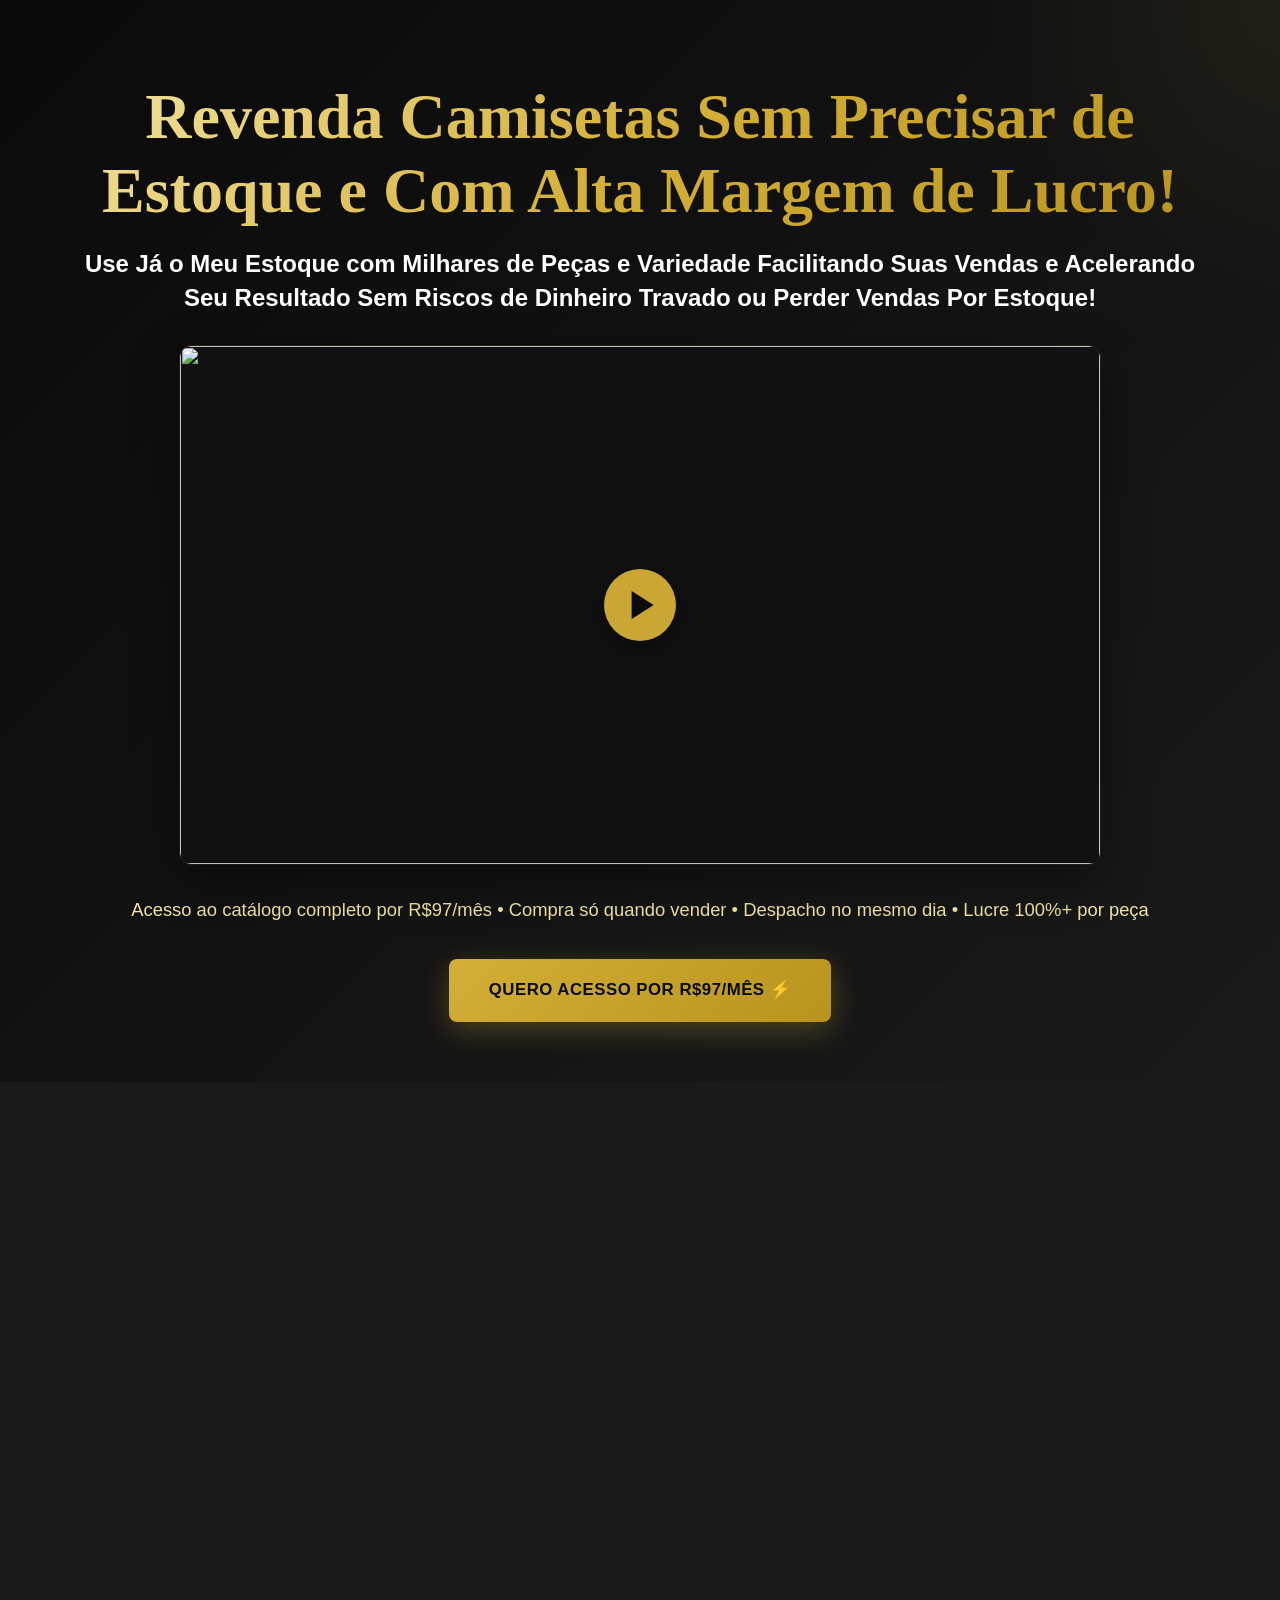
==== commit 3bfa28bc: "perf(landing): fachada do YouTube, fontes latin e CSS de fontes assíncrono Made-with: Cursor" ====
--- a/index.html
+++ b/index.html
@@ -6,14 +6,16 @@
     <meta name="description" content="Revenda camisetas streetwear sem estoque por R$97/mês. Acesso a milhares de produtos, despacho no mesmo dia, lucro de 100%+.">
     <title>DY Fonte Camisetas - Revenda Sem Estoque | Drop Streetwear</title>
     
-    <!-- Preconnect críticos -->
+    <!-- Preconnect: fontes (YouTube só após clique no VSL) -->
     <link rel="preconnect" href="https://fonts.googleapis.com/">
     <link rel="preconnect" href="https://fonts.gstatic.com/" crossorigin="">
-    <link rel="preconnect" href="https://www.youtube.com/">
     <link rel="dns-prefetch" href="https://i.ytimg.com/">
-    
-    <!-- Fontes otimizadas -->
-    <link href="./assets/css2" rel="stylesheet">
+
+    <!-- LCP: título usa Playfair; CSS de fontes não bloqueia primeira pintura -->
+    <link rel="preload" as="font" type="font/woff2" crossorigin href="https://fonts.gstatic.com/s/playfairdisplay/v40/nuFiD-vYSZviVYUb_rj3ij__anPXDTzYgA.woff2">
+    <link rel="preload" as="font" type="font/woff2" crossorigin href="https://fonts.gstatic.com/s/outfit/v15/QGYvz_MVcBeNP4NJtEtq.woff2">
+    <link rel="preload" href="./assets/css2" as="style" onload="this.onload=null;this.rel='stylesheet'">
+    <noscript><link rel="stylesheet" href="./assets/css2"></noscript>
     
     <style>
         :root {
@@ -108,7 +110,7 @@
             line-height: 1.5;
         }
 
-        /* VSL YouTube (use sempre URL /embed/ no iframe — não use link “assistir” direto no src) */
+        /* VSL: fachada (poster + clique) — não carrega JS pesado do YouTube até o usuário tocar */
         .vsl-container {
             position: relative;
             width: 100%;
@@ -127,6 +129,57 @@
             width: 100%;
             height: 100%;
             border: 0;
+        }
+
+        .vsl-play {
+            position: absolute;
+            inset: 0;
+            display: block;
+            width: 100%;
+            height: 100%;
+            padding: 0;
+            border: 0;
+            cursor: pointer;
+            background: #111;
+        }
+
+        .vsl-poster {
+            position: absolute;
+            inset: 0;
+            width: 100%;
+            height: 100%;
+            object-fit: cover;
+        }
+
+        .vsl-play-icon {
+            position: absolute;
+            left: 50%;
+            top: 50%;
+            z-index: 1;
+            transform: translate(-50%, -50%);
+            width: 72px;
+            height: 72px;
+            border-radius: 50%;
+            background: rgba(212, 175, 55, 0.95);
+            box-shadow: 0 8px 28px rgba(0, 0, 0, 0.45);
+            pointer-events: none;
+        }
+
+        .vsl-play-icon::after {
+            content: '';
+            position: absolute;
+            left: 50%;
+            top: 50%;
+            transform: translate(-38%, -50%);
+            border-style: solid;
+            border-width: 14px 0 14px 22px;
+            border-color: transparent transparent transparent var(--black);
+        }
+
+        /* Menos trabalho de layout nas seções abaixo da dobra */
+        section:not(.hero) {
+            content-visibility: auto;
+            contain-intrinsic-size: auto 480px;
         }
 
         /* CTA Button */
@@ -509,14 +562,19 @@
                 <h1>Revenda Camisetas Sem Precisar de Estoque e Com Alta Margem de Lucro!</h1>
                 <h2>Use Já o Meu Estoque com Milhares de Peças e Variedade Facilitando Suas Vendas e Acelerando Seu Resultado Sem Riscos de Dinheiro Travado ou Perder Vendas Por Estoque!</h2>
 
-                <div class="vsl-container">
-                    <iframe
-                        class="vsl-iframe"
-                        src="https://www.youtube.com/embed/gLhl2SXhEyE?si=0j6gHHaecrGAIjn-"
-                        title="YouTube video player"
-                        allow="accelerometer; autoplay; clipboard-write; encrypted-media; gyroscope; picture-in-picture; web-share"
-                        referrerpolicy="strict-origin-when-cross-origin"
-                        allowfullscreen></iframe>
+                <div class="vsl-container" id="vsl-wrap" data-video-id="gLhl2SXhEyE" data-video-params="si=0j6gHHaecrGAIjn-">
+                    <button type="button" class="vsl-play" id="vsl-play" aria-label="Reproduzir vídeo de apresentação no YouTube">
+                        <img
+                            class="vsl-poster"
+                            src="https://i.ytimg.com/vi/gLhl2SXhEyE/hqdefault.jpg"
+                            alt=""
+                            width="480"
+                            height="360"
+                            loading="lazy"
+                            decoding="async"
+                            fetchpriority="low">
+                        <span class="vsl-play-icon" aria-hidden="true"></span>
+                    </button>
                 </div>
                 
                 <p class="hero-subheadline">
@@ -856,17 +914,28 @@
         </div>
     </section>
 
-    <!-- Minimal JavaScript for smooth scroll -->
     <script>
-        document.querySelectorAll('a[href^="#"]').forEach(anchor => {
+        document.querySelectorAll('a[href^="#"]').forEach(function (anchor) {
             anchor.addEventListener('click', function (e) {
                 e.preventDefault();
-                const target = document.querySelector(this.getAttribute('href'));
+                var target = document.querySelector(this.getAttribute('href'));
                 if (target) {
                     target.scrollIntoView({ behavior: 'smooth', block: 'start' });
                 }
             });
         });
+
+        (function () {
+            var wrap = document.getElementById('vsl-wrap');
+            var btn = document.getElementById('vsl-play');
+            if (!wrap || !btn) return;
+            btn.addEventListener('click', function () {
+                var id = wrap.getAttribute('data-video-id');
+                var params = wrap.getAttribute('data-video-params');
+                var src = 'https://www.youtube.com/embed/' + id + '?' + params + '&autoplay=1&rel=0';
+                wrap.innerHTML = '<iframe class="vsl-iframe" src="' + src + '" title="YouTube video player" allow="accelerometer; autoplay; clipboard-write; encrypted-media; gyroscope; picture-in-picture; web-share" referrerpolicy="strict-origin-when-cross-origin" allowfullscreen></iframe>';
+            });
+        })();
     </script>
 
 
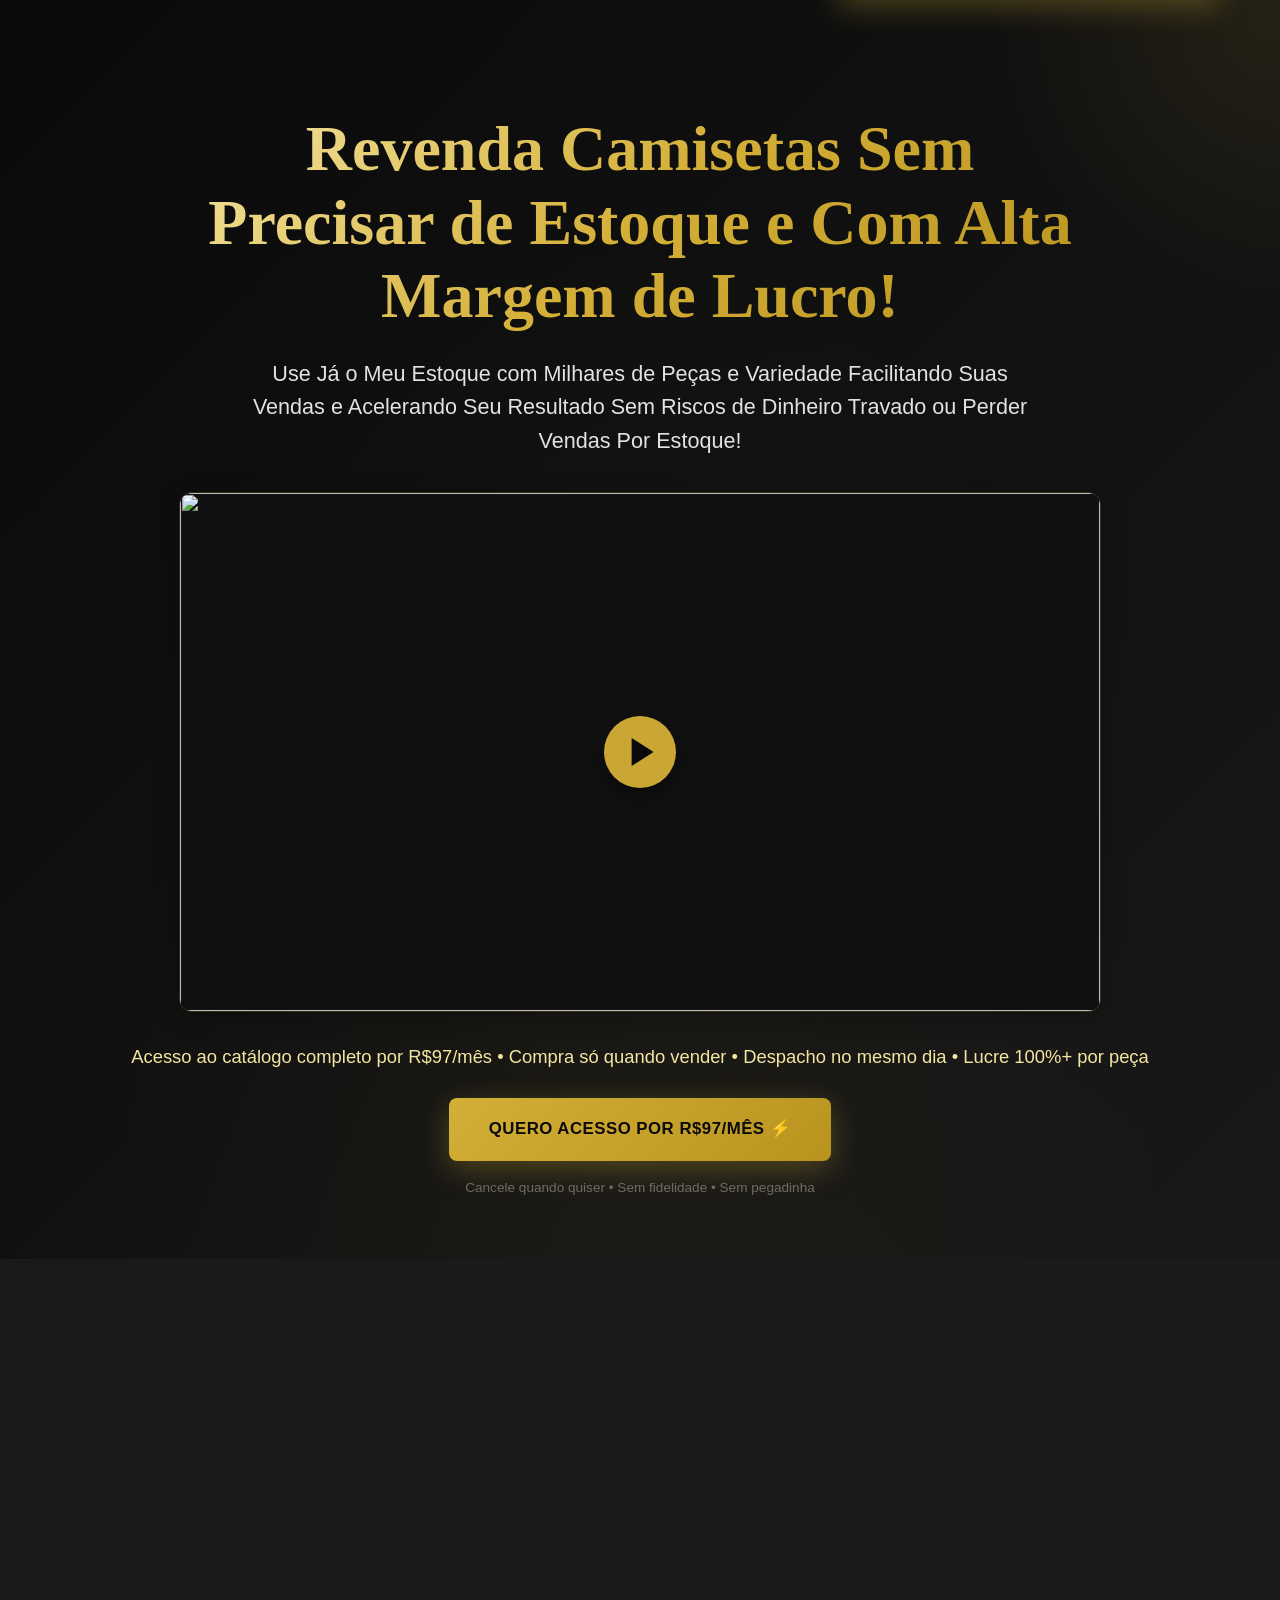
==== commit e64a0b0a: "feat: adiciona landing v2 em /dropv2 e melhora design da pagina principal Inclui variacao visual alt" ====
--- a/index.html
+++ b/index.html
@@ -25,6 +25,13 @@
             --black: #0A0A0A;
             --black-light: #1A1A1A;
             --gray: #2A2A2A;
+            --danger: #E85555;
+            --text-muted: rgba(255, 255, 255, 0.55);
+            --text-dim: rgba(255, 255, 255, 0.35);
+            --border-gold: rgba(212, 175, 55, 0.2);
+            --shadow-card: 0 4px 24px rgba(0, 0, 0, 0.3);
+            --shadow-gold: 0 8px 32px rgba(212, 175, 55, 0.15);
+            --header-h: 64px;
         }
 
         * {
@@ -47,6 +54,123 @@
             -moz-osx-font-smoothing: grayscale;
         }
 
+        body.has-sticky-cta {
+            padding-bottom: 76px;
+        }
+
+        /* Header */
+        .site-header {
+            position: fixed;
+            top: 0;
+            left: 0;
+            right: 0;
+            z-index: 100;
+            height: var(--header-h);
+            display: flex;
+            align-items: center;
+            background: rgba(10, 10, 10, 0.88);
+            backdrop-filter: blur(12px);
+            -webkit-backdrop-filter: blur(12px);
+            border-bottom: 1px solid var(--border-gold);
+            transform: translateY(-100%);
+            transition: transform 0.3s ease;
+        }
+
+        .site-header.is-visible {
+            transform: translateY(0);
+        }
+
+        .site-header .container {
+            display: flex;
+            align-items: center;
+            justify-content: space-between;
+            width: 100%;
+            gap: 16px;
+        }
+
+        .site-logo {
+            font-family: 'Playfair Display', serif;
+            font-size: 1.35rem;
+            font-weight: 900;
+            color: var(--gold);
+            text-decoration: none;
+            letter-spacing: 0.02em;
+            flex-shrink: 0;
+        }
+
+        .site-logo span {
+            color: #fff;
+            font-weight: 700;
+        }
+
+        .header-badge {
+            font-size: 0.7rem;
+            font-weight: 700;
+            letter-spacing: 0.08em;
+            text-transform: uppercase;
+            color: var(--gold-light);
+            border: 1px solid var(--border-gold);
+            padding: 5px 10px;
+            border-radius: 4px;
+            white-space: nowrap;
+        }
+
+        .header-cta {
+            padding: 10px 18px;
+            font-size: 0.75rem;
+            flex-shrink: 0;
+        }
+
+        /* Icons */
+        .icon {
+            display: inline-flex;
+            align-items: center;
+            justify-content: center;
+            flex-shrink: 0;
+            color: var(--gold);
+        }
+
+        .icon svg {
+            width: 1em;
+            height: 1em;
+            stroke: currentColor;
+            fill: none;
+            stroke-width: 1.75;
+            stroke-linecap: round;
+            stroke-linejoin: round;
+        }
+
+        .icon-lg {
+            width: 44px;
+            height: 44px;
+            margin-bottom: 16px;
+            color: var(--gold);
+        }
+
+        .icon-lg svg {
+            width: 28px;
+            height: 28px;
+        }
+
+        .icon-check {
+            color: var(--gold-light);
+            font-size: 1rem;
+            font-weight: 700;
+            line-height: 1;
+        }
+
+        .icon-x {
+            color: var(--danger);
+            width: 22px;
+            height: 22px;
+        }
+
+        .icon-x svg {
+            width: 18px;
+            height: 18px;
+            stroke-width: 2.5;
+        }
+
         /* Container */
         .container {
             max-width: 1200px;
@@ -61,8 +185,10 @@
             align-items: center;
             justify-content: center;
             text-align: center;
-            padding: 80px 0 60px;
-            background: linear-gradient(135deg, var(--black) 0%, var(--black-light) 100%);
+            padding: calc(var(--header-h) + 48px) 0 60px;
+            background:
+                linear-gradient(135deg, rgba(10, 10, 10, 0.92) 0%, rgba(26, 26, 26, 0.88) 100%),
+                url('https://images.unsplash.com/photo-1556905055-8f358a7a47b2?w=1600&q=80&auto=format&fit=crop') center / cover no-repeat;
             position: relative;
         }
 
@@ -71,9 +197,17 @@
             position: absolute;
             width: 600px;
             height: 600px;
-            background: radial-gradient(circle, rgba(212, 175, 55, 0.08) 0%, transparent 70%);
+            background: radial-gradient(circle, rgba(212, 175, 55, 0.1) 0%, transparent 70%);
             top: -300px;
             right: -300px;
+            pointer-events: none;
+        }
+
+        .hero::after {
+            content: '';
+            position: absolute;
+            inset: 0;
+            background: radial-gradient(ellipse at center bottom, rgba(212, 175, 55, 0.04) 0%, transparent 60%);
             pointer-events: none;
         }
 
@@ -87,7 +221,8 @@
             font-size: clamp(1.75rem, 7vw, 4rem);
             font-weight: 900;
             line-height: 1.15;
-            margin-bottom: 20px;
+            margin: 0 auto 24px;
+            max-width: 900px;
             background: linear-gradient(135deg, var(--gold-light) 0%, var(--gold) 50%, var(--gold-dark) 100%);
             -webkit-background-clip: text;
             -webkit-text-fill-color: transparent;
@@ -95,19 +230,27 @@
         }
 
         .hero h2 {
-            font-size: clamp(1.1rem, 2.5vw, 1.5rem);
-            font-weight: 600;
-            margin-bottom: 32px;
-            color: #fff;
-            line-height: 1.4;
+            font-family: 'Outfit', sans-serif;
+            font-size: clamp(1rem, 2.2vw, 1.35rem);
+            font-weight: 400;
+            margin: 0 auto 36px;
+            max-width: 780px;
+            color: rgba(255, 255, 255, 0.88);
+            line-height: 1.55;
         }
 
         .hero-subheadline {
             font-size: clamp(0.95rem, 2vw, 1.15rem);
             font-weight: 400;
             color: var(--gold-light);
-            margin-bottom: 36px;
+            margin-bottom: 28px;
             line-height: 1.5;
+        }
+
+        .hero-trust {
+            margin-top: 16px;
+            font-size: 0.85rem;
+            color: var(--text-dim);
         }
 
         /* VSL: fachada (poster + clique) — não carrega JS pesado do YouTube até o usuário tocar */
@@ -120,7 +263,7 @@
             overflow: hidden;
             aspect-ratio: 16 / 9;
             background: #111;
-            box-shadow: 0 16px 48px rgba(0, 0, 0, 0.45), 0 0 0 1px rgba(212, 175, 55, 0.12);
+            box-shadow: var(--shadow-card), 0 0 0 1px var(--border-gold);
         }
 
         .vsl-iframe {
@@ -195,8 +338,13 @@
             text-transform: uppercase;
             letter-spacing: 0.5px;
             box-shadow: 0 8px 30px rgba(212, 175, 55, 0.3);
-            transition: all 0.3s ease;
+            transition: transform 0.2s ease, box-shadow 0.2s ease, filter 0.2s ease;
             touch-action: manipulation;
+        }
+
+        .cta-button:hover {
+            filter: brightness(1.06);
+            box-shadow: 0 10px 36px rgba(212, 175, 55, 0.38);
         }
 
         .cta-button:active {
@@ -215,6 +363,26 @@
             text-align: center;
             margin-bottom: 48px;
             color: var(--gold);
+            line-height: 1.2;
+        }
+
+        .section-block {
+            background: var(--black);
+            padding: 80px 0;
+        }
+
+        .section-block--alt {
+            background: var(--black-light);
+        }
+
+        .content-narrow {
+            max-width: 900px;
+            margin: 0 auto;
+        }
+
+        .content-wide {
+            max-width: 1000px;
+            margin: 0 auto;
         }
 
         /* Problem Section */
@@ -222,21 +390,28 @@
             background: var(--black-light);
         }
 
+        .problems-grid {
+            display: grid;
+            grid-template-columns: repeat(2, 1fr);
+            gap: 12px;
+        }
+
         .problem-item {
             background: #1a1a1a;
-            border-left: 3px solid #ff4444;
+            border-left: 3px solid var(--danger);
+            border: 1px solid rgba(255, 255, 255, 0.05);
+            border-left: 3px solid var(--danger);
             padding: 20px 24px;
-            border-radius: 8px;
+            border-radius: 12px;
             display: flex;
             gap: 16px;
-            margin-bottom: 12px;
-        }
-
-        .problem-item span {
-            color: #ff4444;
-            font-size: 1.25rem;
-            font-weight: 700;
-            flex-shrink: 0;
+            transition: border-color 0.2s ease, transform 0.2s ease;
+        }
+
+        .problem-item:hover {
+            border-color: rgba(232, 85, 85, 0.35);
+            border-left-color: var(--danger);
+            transform: translateY(-2px);
         }
 
         .problem-item strong {
@@ -253,12 +428,13 @@
         }
 
         .problem-quote {
+            grid-column: 1 / -1;
             text-align: center;
             padding: 28px 24px;
             background: var(--gray);
             border-radius: 12px;
             border-left: 4px solid var(--gold);
-            margin-top: 40px;
+            margin-top: 28px;
             font-size: 1.25rem;
             font-weight: 700;
             color: var(--gold-light);
@@ -270,19 +446,36 @@
         .benefits-grid {
             display: grid;
             grid-template-columns: repeat(auto-fit, minmax(280px, 1fr));
-            gap: 20px;
+            gap: 24px;
         }
 
         .benefit-card {
             background: #1a1a1a;
-            border: 1px solid rgba(212, 175, 55, 0.25);
+            border: 1px solid var(--border-gold);
             border-radius: 12px;
             padding: 32px 24px;
-        }
-
-        .benefit-card-icon {
-            font-size: 2.25rem;
-            margin-bottom: 16px;
+            box-shadow: var(--shadow-card);
+            transition: border-color 0.2s ease, transform 0.2s ease, box-shadow 0.2s ease;
+        }
+
+        .benefit-card:hover {
+            border-color: rgba(212, 175, 55, 0.4);
+            transform: translateY(-2px);
+            box-shadow: var(--shadow-card), var(--shadow-gold);
+        }
+
+        .benefit-card--featured {
+            border-width: 2px;
+            border-color: rgba(212, 175, 55, 0.45);
+        }
+
+        .benefit-card-image {
+            width: calc(100% + 48px);
+            margin: -32px -24px 20px;
+            height: 140px;
+            object-fit: cover;
+            border-radius: 12px 12px 0 0;
+            opacity: 0.85;
         }
 
         .benefit-card h3 {
@@ -300,10 +493,8 @@
             margin-bottom: 14px;
         }
 
-        .benefit-item span {
-            color: #44ff44;
-            font-size: 1.15rem;
-            flex-shrink: 0;
+        .benefit-item .icon-check {
+            margin-top: 2px;
         }
 
         .benefit-item strong {
@@ -328,8 +519,15 @@
             padding: 32px 24px;
             background: #1a1a1a;
             border-radius: 12px;
-            border: 1px solid rgba(212, 175, 55, 0.2);
+            border: 1px solid var(--border-gold);
             margin-bottom: 20px;
+            box-shadow: var(--shadow-card);
+            transition: border-color 0.2s ease, transform 0.2s ease;
+        }
+
+        .step:hover {
+            border-color: rgba(212, 175, 55, 0.35);
+            transform: translateY(-2px);
         }
 
         .step-number {
@@ -360,7 +558,7 @@
 
         .divider {
             height: 1px;
-            background: linear-gradient(90deg, transparent, rgba(212, 175, 55, 0.25), transparent);
+            background: linear-gradient(90deg, transparent, rgba(212, 175, 55, 0.4), transparent);
             margin: 0 auto 20px;
             width: 70%;
         }
@@ -388,7 +586,7 @@
         /* Why Grid */
         .why-grid {
             display: grid;
-            grid-template-columns: repeat(auto-fit, minmax(240px, 1fr));
+            grid-template-columns: repeat(3, 1fr);
             gap: 24px;
         }
 
@@ -397,11 +595,18 @@
             padding: 32px 20px;
             background: #1a1a1a;
             border-radius: 12px;
-        }
-
-        .why-icon {
-            font-size: 2.5rem;
-            margin-bottom: 16px;
+            border: 1px solid rgba(255, 255, 255, 0.05);
+            transition: border-color 0.2s ease, transform 0.2s ease;
+        }
+
+        .why-item .icon-lg {
+            margin-left: auto;
+            margin-right: auto;
+        }
+
+        .why-item:hover {
+            border-color: var(--border-gold);
+            transform: translateY(-2px);
         }
 
         .why-item h3 {
@@ -423,10 +628,29 @@
             margin: 0 auto;
             padding: 48px 32px;
             background: linear-gradient(135deg, var(--black-light) 0%, var(--gray) 100%);
-            border-radius: 16px;
+            border-radius: 12px;
             border: 2px solid var(--gold);
             box-shadow: 0 15px 50px rgba(212, 175, 55, 0.25);
             text-align: center;
+        }
+
+        .pricing-subtitle {
+            font-size: 1.35rem;
+            font-weight: 700;
+            color: var(--gold-light);
+            margin-bottom: 8px;
+        }
+
+        .pricing-note {
+            font-size: 0.9rem;
+            color: var(--text-muted);
+            margin-bottom: 28px;
+        }
+
+        .pricing-footer-note {
+            margin-top: 20px;
+            font-size: 0.85rem;
+            color: var(--text-dim);
         }
 
         .price {
@@ -449,51 +673,194 @@
         }
 
         .pricing-features li {
-            padding: 12px 0;
+            padding: 12px 14px;
             border-bottom: 1px solid rgba(255, 255, 255, 0.08);
             font-size: 1.05rem;
             display: flex;
             gap: 10px;
-        }
-
-        .pricing-features span {
-            color: #44ff44;
-            flex-shrink: 0;
+            border-radius: 4px;
+        }
+
+        .pricing-features li:nth-child(odd) {
+            background: rgba(255, 255, 255, 0.02);
+        }
+
+        .pricing-features .icon-check {
+            margin-top: 3px;
         }
 
         /* FAQ */
         .faq-item {
-            margin-bottom: 16px;
+            margin-bottom: 12px;
             background: var(--gray);
-            border-radius: 10px;
+            border-radius: 12px;
             overflow: hidden;
-            border: 1px solid rgba(212, 175, 55, 0.15);
+            border: 1px solid var(--border-gold);
+            transition: border-color 0.2s ease;
+        }
+
+        .faq-item.is-open {
+            border-color: rgba(212, 175, 55, 0.35);
+            border-left: 3px solid var(--gold);
         }
 
         .faq-question {
+            width: 100%;
             padding: 20px;
             font-size: 1.1rem;
             font-weight: 700;
             color: var(--gold-light);
             display: flex;
             justify-content: space-between;
+            align-items: center;
+            gap: 16px;
+            background: none;
+            border: none;
+            cursor: pointer;
+            text-align: left;
+            font-family: inherit;
+            transition: color 0.2s ease;
+        }
+
+        .faq-question:hover {
+            color: #fff;
+        }
+
+        .faq-chevron {
+            flex-shrink: 0;
+            width: 20px;
+            height: 20px;
+            color: var(--gold);
+            transition: transform 0.25s ease;
+        }
+
+        .faq-chevron svg {
+            width: 100%;
+            height: 100%;
+            stroke: currentColor;
+            fill: none;
+            stroke-width: 2;
+            stroke-linecap: round;
+            stroke-linejoin: round;
+        }
+
+        .faq-item.is-open .faq-chevron {
+            transform: rotate(180deg);
         }
 
         .faq-answer {
+            max-height: 0;
+            overflow: hidden;
+            transition: max-height 0.3s ease;
+        }
+
+        .faq-answer-inner {
             padding: 0 20px 20px;
             color: rgba(255, 255, 255, 0.75);
             line-height: 1.7;
         }
 
+        /* Footer */
+        .footer-cta-title {
+            font-family: 'Playfair Display', serif;
+            font-size: clamp(1.75rem, 5vw, 2.75rem);
+            color: var(--gold);
+            margin-bottom: 36px;
+            line-height: 1.2;
+        }
+
+        .footer-cta-logo {
+            font-family: 'Playfair Display', serif;
+            font-size: 1.5rem;
+            font-weight: 900;
+            color: var(--gold);
+            margin-bottom: 20px;
+        }
+
+        .site-footer {
+            background: var(--black);
+            border-top: 1px solid var(--border-gold);
+            padding: 24px 0;
+            text-align: center;
+        }
+
+        .site-footer p {
+            font-size: 0.8rem;
+            color: var(--text-dim);
+        }
+
+        /* Sticky mobile CTA */
+        .sticky-cta {
+            display: none;
+            position: fixed;
+            bottom: 0;
+            left: 0;
+            right: 0;
+            z-index: 99;
+            padding: 12px 16px;
+            background: rgba(10, 10, 10, 0.95);
+            backdrop-filter: blur(12px);
+            -webkit-backdrop-filter: blur(12px);
+            border-top: 1px solid var(--border-gold);
+            transform: translateY(100%);
+            transition: transform 0.3s ease;
+        }
+
+        .sticky-cta.is-visible {
+            transform: translateY(0);
+        }
+
+        .sticky-cta .cta-button {
+            width: 100%;
+            text-align: center;
+            padding: 16px 24px;
+            font-size: 0.95rem;
+        }
+
+        /* Scroll reveal */
+        .reveal {
+            opacity: 0;
+            transform: translateY(16px);
+            transition: opacity 0.5s ease, transform 0.5s ease;
+        }
+
+        .reveal.is-visible {
+            opacity: 1;
+            transform: translateY(0);
+        }
+
         /* Mobile Optimizations */
+        @media (max-width: 900px) {
+            .why-grid {
+                grid-template-columns: repeat(2, 1fr);
+            }
+        }
+
         @media (max-width: 768px) {
             section {
                 padding: 60px 0;
             }
 
+            .header-badge,
+            .header-cta {
+                display: none;
+            }
+
+            .problems-grid {
+                grid-template-columns: 1fr;
+            }
+
             .hero {
                 min-height: auto;
-                padding: 60px 0 40px;
+                padding: calc(var(--header-h) + 32px) 0 40px;
+            }
+
+            .sticky-cta {
+                display: block;
+            }
+
+            body.has-sticky-cta {
+                padding-bottom: 76px;
             }
 
             .step {
@@ -542,6 +909,11 @@
 
             .benefit-card {
                 padding: 24px 18px;
+            }
+
+            .benefit-card-image {
+                width: calc(100% + 36px);
+                margin: -24px -18px 16px;
             }
         }
 
@@ -551,10 +923,41 @@
                 animation: none !important;
                 transition: none !important;
             }
+
+            .reveal {
+                opacity: 1;
+                transform: none;
+            }
         }
     </style>
+
+    <!-- Meta Pixel Code -->
+    <script>
+    !function(f,b,e,v,n,t,s)
+    {if(f.fbq)return;n=f.fbq=function(){n.callMethod?
+    n.callMethod.apply(n,arguments):n.queue.push(arguments)};
+    if(!f._fbq)f._fbq=n;n.push=n;n.loaded=!0;n.version='2.0';
+    n.queue=[];t=b.createElement(e);t.async=!0;
+    t.src=v;s=b.getElementsByTagName(e)[0];
+    s.parentNode.insertBefore(t,s)}(window, document,'script',
+    'https://connect.facebook.net/en_US/fbevents.js');
+    fbq('init', '1690203658961429');
+    fbq('track', 'PageView');
+    </script>
+    <noscript><img height="1" width="1" style="display:none"
+    src="https://www.facebook.com/tr?id=1690203658961429&ev=PageView&noscript=1"
+    alt="" /></noscript>
+    <!-- End Meta Pixel Code -->
 </head>
 <body>
+    <header class="site-header" id="site-header">
+        <div class="container">
+            <a href="#" class="site-logo">DY <span>Fonte</span></a>
+            <span class="header-badge">R$97/mês</span>
+            <a href="https://pay.kiwify.com.br/C6JV9t8" target="_blank" rel="noopener" class="cta-button header-cta">QUERO ACESSO POR R$97/MÊS ⚡</a>
+        </div>
+    </header>
+
     <!-- Hero -->
     <section class="hero">
         <div class="container">
@@ -581,6 +984,7 @@
                     Acesso ao catálogo completo por R$97/mês • Compra só quando vender • Despacho no mesmo dia • Lucre 100%+ por peça
                 </p>
                 <a href="https://pay.kiwify.com.br/C6JV9t8" target="_blank" rel="noopener" class="cta-button">QUERO ACESSO POR R$97/MÊS ⚡</a>
+                <p class="hero-trust">Cancele quando quiser • Sem fidelidade • Sem pegadinha</p>
             </div>
         </div>
     </section>
@@ -588,50 +992,50 @@
     <!-- Problems -->
     <section class="problem-section">
         <div class="container">
-            <h2 class="section-title">Tá Perdendo Dinheiro Por Causa Desses Problemas?</h2>
+            <h2 class="section-title reveal">Tá Perdendo Dinheiro Por Causa Desses Problemas?</h2>
             
-            <div style="max-width: 900px; margin: 0 auto;">
-                <div class="problem-item">
-                    <span>✕</span>
+            <div class="content-narrow problems-grid">
+                <div class="problem-item reveal">
+                    <span class="icon icon-x" aria-hidden="true"><svg viewBox="0 0 24 24"><path d="M18 6L6 18M6 6l12 12"/></svg></span>
                     <div>
                         <strong>Dinheiro travado em estoque parado</strong>
                         <p>comprou pensando que venderia, mas ficou encalhado</p>
                     </div>
                 </div>
 
-                <div class="problem-item">
-                    <span>✕</span>
+                <div class="problem-item reveal">
+                    <span class="icon icon-x" aria-hidden="true"><svg viewBox="0 0 24 24"><path d="M18 6L6 18M6 6l12 12"/></svg></span>
                     <div>
                         <strong>Perde venda porque não tem a peça</strong>
                         <p>cliente quer, você não tem, e a venda vai pro concorrente</p>
                     </div>
                 </div>
 
-                <div class="problem-item">
-                    <span>✕</span>
+                <div class="problem-item reveal">
+                    <span class="icon icon-x" aria-hidden="true"><svg viewBox="0 0 24 24"><path d="M18 6L6 18M6 6l12 12"/></svg></span>
                     <div>
                         <strong>Fornecedor exige pedido mínimo alto</strong>
                         <p>tem que investir R$1.000+ pra começar e torcer pra vender</p>
                     </div>
                 </div>
 
-                <div class="problem-item">
-                    <span>✕</span>
+                <div class="problem-item reveal">
+                    <span class="icon icon-x" aria-hidden="true"><svg viewBox="0 0 24 24"><path d="M18 6L6 18M6 6l12 12"/></svg></span>
                     <div>
                         <strong>Catálogo pequeno = vendas limitadas</strong>
                         <p>poucos produtos, pouca variedade, pouco lucro</p>
                     </div>
                 </div>
 
-                <div class="problem-item">
-                    <span>✕</span>
+                <div class="problem-item reveal">
+                    <span class="icon icon-x" aria-hidden="true"><svg viewBox="0 0 24 24"><path d="M18 6L6 18M6 6l12 12"/></svg></span>
                     <div>
                         <strong>Burocracia pra abrir empresa</strong>
                         <p>CNPJ, contador, taxas... É caro e complicado demais</p>
                     </div>
                 </div>
 
-                <div class="problem-quote">
+                <div class="problem-quote reveal">
                     "E se você pudesse revender usando MEU estoque, sem arriscar nem R$1 em produto parado?"
                 </div>
             </div>
@@ -639,30 +1043,30 @@
     </section>
 
     <!-- Benefits -->
-    <section style="background: var(--black); padding: 80px 0;">
+    <section class="section-block">
         <div class="container">
-            <h2 class="section-title">Como Funciona o Sistema de Drop</h2>
+            <h2 class="section-title reveal">Como Funciona o Sistema de Drop</h2>
             
             <div class="benefits-grid">
-                <div class="benefit-card">
-                    <div class="benefit-card-icon">🔥</div>
+                <div class="benefit-card reveal">
+                    <img class="benefit-card-image" src="https://images.unsplash.com/photo-1521572163474-6864f9cf17ab?w=600&q=80&auto=format&fit=crop" alt="" width="600" height="140" loading="lazy" decoding="async">
                     <h3>Acesso Total ao Catálogo</h3>
                     <div class="benefit-item">
-                        <span>✓</span>
+                        <span class="icon-check" aria-hidden="true">✓</span>
                         <div>
                             <strong>Milhares de camisetas streetwear</strong>
                             <small>variedade infinita</small>
                         </div>
                     </div>
                     <div class="benefit-item">
-                        <span>✓</span>
+                        <span class="icon-check" aria-hidden="true">✓</span>
                         <div>
                             <strong>Novidades todos os dias</strong>
                             <small>sempre tem produto novo pra oferecer</small>
                         </div>
                     </div>
                     <div class="benefit-item">
-                        <span>✓</span>
+                        <span class="icon-check" aria-hidden="true">✓</span>
                         <div>
                             <strong>Atualizado 24h</strong>
                             <small>preços, estoque e fotos em tempo real</small>
@@ -670,25 +1074,25 @@
                     </div>
                 </div>
 
-                <div class="benefit-card">
-                    <div class="benefit-card-icon">💎</div>
+                <div class="benefit-card reveal">
+                    <div class="icon icon-lg" aria-hidden="true"><svg viewBox="0 0 24 24"><path d="M12 2l3 7h7l-5.5 4.5L18 21l-6-4-6 4 1.5-7.5L2 9h7z"/></svg></div>
                     <h3>Sem Investimento Alto</h3>
                     <div class="benefit-item">
-                        <span>✓</span>
+                        <span class="icon-check" aria-hidden="true">✓</span>
                         <div>
                             <strong>Só R$97/mês</strong>
                             <small>sem precisar abrir empresa</small>
                         </div>
                     </div>
                     <div class="benefit-item">
-                        <span>✓</span>
+                        <span class="icon-check" aria-hidden="true">✓</span>
                         <div>
                             <strong>Sem estoque parado</strong>
                             <small>compra só quando vender</small>
                         </div>
                     </div>
                     <div class="benefit-item">
-                        <span>✓</span>
+                        <span class="icon-check" aria-hidden="true">✓</span>
                         <div>
                             <strong>Sem pedido mínimo</strong>
                             <small>vende 1 peça ou 100, você decide</small>
@@ -696,25 +1100,25 @@
                     </div>
                 </div>
 
-                <div class="benefit-card">
-                    <div class="benefit-card-icon">🎯</div>
+                <div class="benefit-card reveal">
+                    <div class="icon icon-lg" aria-hidden="true"><svg viewBox="0 0 24 24"><circle cx="12" cy="12" r="10"/><circle cx="12" cy="12" r="6"/><circle cx="12" cy="12" r="2"/></svg></div>
                     <h3>Você Só Vende, A Gente Faz o Resto</h3>
                     <div class="benefit-item">
-                        <span>✓</span>
+                        <span class="icon-check" aria-hidden="true">✓</span>
                         <div>
                             <strong>Despacho no mesmo dia</strong>
                             <small>seu cliente recebe rápido</small>
                         </div>
                     </div>
                     <div class="benefit-item">
-                        <span>✓</span>
+                        <span class="icon-check" aria-hidden="true">✓</span>
                         <div>
                             <strong>Compra por videochamada</strong>
                             <small>transparência total antes de pedir</small>
                         </div>
                     </div>
                     <div class="benefit-item">
-                        <span>✓</span>
+                        <span class="icon-check" aria-hidden="true">✓</span>
                         <div>
                             <strong>Suporte 24h</strong>
                             <small>tira dúvida na hora que precisar</small>
@@ -722,25 +1126,25 @@
                     </div>
                 </div>
 
-                <div class="benefit-card">
-                    <div class="benefit-card-icon">💰</div>
+                <div class="benefit-card benefit-card--featured reveal">
+                    <div class="icon icon-lg" aria-hidden="true"><svg viewBox="0 0 24 24"><path d="M12 2v20M17 5H9.5a3.5 3.5 0 0 0 0 7h5a3.5 3.5 0 0 1 0 7H6"/></svg></div>
                     <h3>Lucro Real, Direto da Fábrica</h3>
                     <div class="benefit-item">
-                        <span>✓</span>
+                        <span class="icon-check" aria-hidden="true">✓</span>
                         <div>
                             <strong>Preço de fábrica</strong>
                             <small>sem atravessador comendo sua margem</small>
                         </div>
                     </div>
                     <div class="benefit-item">
-                        <span>✓</span>
+                        <span class="icon-check" aria-hidden="true">✓</span>
                         <div>
                             <strong>100%+ de lucro por peça</strong>
                             <small>dobra seu dinheiro em cada venda</small>
                         </div>
                     </div>
                     <div class="benefit-item">
-                        <span>✓</span>
+                        <span class="icon-check" aria-hidden="true">✓</span>
                         <div>
                             <strong>Revenda onde quiser</strong>
                             <small>Instagram, WhatsApp, TikTok, Shopee...</small>
@@ -752,13 +1156,13 @@
     </section>
 
     <!-- How It Works -->
-    <section style="background: var(--black-light); padding: 80px 0;">
+    <section class="section-block section-block--alt">
         <div class="container">
-            <h2 class="section-title">Como Funciona Na Prática</h2>
+            <h2 class="section-title reveal">Como Funciona Na Prática</h2>
             
-            <div style="max-width: 1000px; margin: 0 auto;">
-                <div class="step">
-                    <div class="step-number">1</div>
+            <div class="content-wide">
+                <div class="step reveal">
+                    <div class="step-number">01</div>
                     <div>
                         <h3>Assina por R$97/mês</h3>
                         <p>Garante acesso completo ao catálogo com milhares de camisetas streetwear</p>
@@ -767,8 +1171,8 @@
 
                 <div class="divider"></div>
 
-                <div class="step">
-                    <div class="step-number">2</div>
+                <div class="step reveal">
+                    <div class="step-number">02</div>
                     <div>
                         <h3>Divulga nas suas redes</h3>
                         <p>Pega fotos e preços do catálogo e posta no Instagram, WhatsApp, TikTok, onde quiser</p>
@@ -777,8 +1181,8 @@
 
                 <div class="divider"></div>
 
-                <div class="step">
-                    <div class="step-number">3</div>
+                <div class="step reveal">
+                    <div class="step-number">03</div>
                     <div>
                         <h3>Vendeu? Faz o pedido</h3>
                         <p>Compra só o que já vendeu (peça por peça, sem mínimo). A gente despacha no mesmo dia</p>
@@ -787,15 +1191,15 @@
 
                 <div class="divider"></div>
 
-                <div class="step">
-                    <div class="step-number">4</div>
+                <div class="step reveal">
+                    <div class="step-number">04</div>
                     <div>
                         <h3>Embolsa o lucro</h3>
                         <p>Vendeu por R$100? Pagou R$40 pra gente? Lucrou R$60 limpos. E repete o ciclo</p>
                     </div>
                 </div>
 
-                <div class="final-message">
+                <div class="final-message reveal">
                     <p>Você não precisa de loja, estoque ou CNPJ.<br><strong>Só precisa de celular e vontade de vender.</strong></p>
                 </div>
             </div>
@@ -803,37 +1207,37 @@
     </section>
 
     <!-- Why Different -->
-    <section style="background: var(--black); padding: 80px 0;">
+    <section class="section-block">
         <div class="container">
-            <h2 class="section-title">Por Que o Sistema de Drop é o Melhor Modelo</h2>
+            <h2 class="section-title reveal">Por Que o Sistema de Drop é o Melhor Modelo</h2>
             <div class="why-grid">
-                <div class="why-item">
-                    <div class="why-icon">📦</div>
+                <div class="why-item reveal">
+                    <div class="icon icon-lg" aria-hidden="true"><svg viewBox="0 0 24 24"><path d="M21 16V8a2 2 0 0 0-1-1.73l-7-4a2 2 0 0 0-2 0l-7 4A2 2 0 0 0 3 8v8a2 2 0 0 0 1 1.73l7 4a2 2 0 0 0 2 0l7-4A2 2 0 0 0 21 16z"/><path d="M3.27 6.96L12 12.01l8.73-5.05M12 22.08V12"/></svg></div>
                     <h3>Variedade Infinita</h3>
                     <p>Acesso a milhares de produtos sempre atualizados. Você nunca fica sem opção.</p>
                 </div>
-                <div class="why-item">
-                    <div class="why-icon">💸</div>
+                <div class="why-item reveal">
+                    <div class="icon icon-lg" aria-hidden="true"><svg viewBox="0 0 24 24"><path d="M12 22s8-4 8-10V5l-8-3-8 3v7c0 6 8 10 8 10z"/></svg></div>
                     <h3>Risco Zero</h3>
                     <p>Não precisa comprar antes de vender. Seu dinheiro não fica travado.</p>
                 </div>
-                <div class="why-item">
-                    <div class="why-icon">🏭</div>
+                <div class="why-item reveal">
+                    <div class="icon icon-lg" aria-hidden="true"><svg viewBox="0 0 24 24"><path d="M2 20h20M5 20V10l7-5 7 5v10M9 20v-6h6v6"/></svg></div>
                     <h3>Direto da Fábrica</h3>
                     <p>Sem atravessador. Preço de fábrica = margem gigante pra você.</p>
                 </div>
-                <div class="why-item">
-                    <div class="why-icon">⚡</div>
+                <div class="why-item reveal">
+                    <div class="icon icon-lg" aria-hidden="true"><svg viewBox="0 0 24 24"><path d="M13 2L3 14h9l-1 8 10-12h-9l1-8z"/></svg></div>
                     <h3>Velocidade</h3>
                     <p>Vendeu de manhã? Pedido sai no mesmo dia. Cliente satisfeito compra de novo.</p>
                 </div>
-                <div class="why-item">
-                    <div class="why-icon">🎯</div>
+                <div class="why-item reveal">
+                    <div class="icon icon-lg" aria-hidden="true"><svg viewBox="0 0 24 24"><rect x="5" y="2" width="14" height="20" rx="2"/><path d="M12 18h.01"/></svg></div>
                     <h3>Sem Burocracia</h3>
                     <p>Não precisa de CNPJ, loja física ou contador. Revende pelo celular.</p>
                 </div>
-                <div class="why-item">
-                    <div class="why-icon">💬</div>
+                <div class="why-item reveal">
+                    <div class="icon icon-lg" aria-hidden="true"><svg viewBox="0 0 24 24"><path d="M21 15a2 2 0 0 1-2 2H7l-4 4V5a2 2 0 0 1 2-2h14a2 2 0 0 1 2 2z"/></svg></div>
                     <h3>Suporte Dedicado</h3>
                     <p>WhatsApp direto 24h. Dúvida? Resolve na hora, não perde venda.</p>
                 </div>
@@ -842,31 +1246,31 @@
     </section>
 
     <!-- Pricing -->
-    <section id="pricing" style="background: var(--black-light); padding: 80px 0;">
+    <section id="pricing" class="section-block section-block--alt">
         <div class="container">
-            <h2 class="section-title">Quanto Custa Ter Acesso</h2>
-            <div class="pricing-card">
+            <h2 class="section-title reveal">Quanto Custa Ter Acesso</h2>
+            <div class="pricing-card reveal">
                 <div class="price">R$97<span class="price-period">/mês</span></div>
-                <h3 style="font-size: 1.35rem; color: var(--gold-light); margin-bottom: 8px;">Acesso Total ao Sistema</h3>
-                <p style="font-size: 0.9rem; color: rgba(255,255,255,0.6); margin-bottom: 28px;">Venda 2 camisetas e você já pagou o mês</p>
+                <h3 class="pricing-subtitle">Acesso Total ao Sistema</h3>
+                <p class="pricing-note">Venda 2 camisetas e você já pagou o mês</p>
                 
                 <ul class="pricing-features">
-                    <li><span>✔</span> Acesso ilimitado a MILHARES de camisetas</li>
-                    <li><span>✔</span> Use nosso estoque como se fosse seu</li>
-                    <li><span>✔</span> Catálogo atualizado 24h</li>
-                    <li><span>✔</span> Compra só DEPOIS de vender (zero risco)</li>
-                    <li><span>✔</span> Sem pedido mínimo - 1 peça ou 1000</li>
-                    <li><span>✔</span> Despacho no mesmo dia</li>
-                    <li><span>✔</span> Preço de fábrica (100%+ de margem)</li>
-                    <li><span>✔</span> Videochamada ao vivo no estoque</li>
-                    <li><span>✔</span> Suporte 24h via WhatsApp</li>
-                    <li><span>✔</span> Cancela quando quiser (sem multa)</li>
-                    <li><span>✔</span> Garantia incondicional de 7 dias</li>
+                    <li><span class="icon-check" aria-hidden="true">✓</span> Acesso ilimitado a MILHARES de camisetas</li>
+                    <li><span class="icon-check" aria-hidden="true">✓</span> Use nosso estoque como se fosse seu</li>
+                    <li><span class="icon-check" aria-hidden="true">✓</span> Catálogo atualizado 24h</li>
+                    <li><span class="icon-check" aria-hidden="true">✓</span> Compra só DEPOIS de vender (zero risco)</li>
+                    <li><span class="icon-check" aria-hidden="true">✓</span> Sem pedido mínimo - 1 peça ou 1000</li>
+                    <li><span class="icon-check" aria-hidden="true">✓</span> Despacho no mesmo dia</li>
+                    <li><span class="icon-check" aria-hidden="true">✓</span> Preço de fábrica (100%+ de margem)</li>
+                    <li><span class="icon-check" aria-hidden="true">✓</span> Videochamada ao vivo no estoque</li>
+                    <li><span class="icon-check" aria-hidden="true">✓</span> Suporte 24h via WhatsApp</li>
+                    <li><span class="icon-check" aria-hidden="true">✓</span> Cancela quando quiser (sem multa)</li>
+                    <li><span class="icon-check" aria-hidden="true">✓</span> Garantia incondicional de 7 dias</li>
                 </ul>
 
                 <a href="https://pay.kiwify.com.br/C6JV9t8" target="_blank" rel="noopener" class="cta-button" style="margin-top: 24px;">GARANTIR MEU ACESSO AGORA 🚀</a>
                 
-                <p style="margin-top: 20px; font-size: 0.85rem; color: rgba(255,255,255,0.5);">
+                <p class="pricing-footer-note">
                     Cancele quando quiser • Sem fidelidade • Sem pegadinha
                 </p>
             </div>
@@ -874,51 +1278,82 @@
     </section>
 
     <!-- FAQ -->
-    <section style="background: var(--black); padding: 80px 0;">
+    <section class="section-block">
         <div class="container">
-            <h2 class="section-title">Perguntas Frequentes</h2>
-            <div style="max-width: 900px; margin: 0 auto;">
+            <h2 class="section-title reveal">Perguntas Frequentes</h2>
+            <div class="content-narrow">
                 <div class="faq-item">
-                    <div class="faq-question">Preciso ter empresa ou CNPJ? <span>❓</span></div>
-                    <div class="faq-answer">NÃO. Você assina como pessoa física. Não precisa de loja, CNPJ, contador, nada disso.</div>
+                    <button type="button" class="faq-question" aria-expanded="false">
+                        Preciso ter empresa ou CNPJ?
+                        <span class="faq-chevron" aria-hidden="true"><svg viewBox="0 0 24 24"><path d="M6 9l6 6 6-6"/></svg></span>
+                    </button>
+                    <div class="faq-answer"><div class="faq-answer-inner">NÃO. Você assina como pessoa física. Não precisa de loja, CNPJ, contador, nada disso.</div></div>
                 </div>
                 <div class="faq-item">
-                    <div class="faq-question">Quanto custa a assinatura? <span>❓</span></div>
-                    <div class="faq-answer">R$97 por mês. Cancela quando quiser, sem multa nem burocracia.</div>
+                    <button type="button" class="faq-question" aria-expanded="false">
+                        Quanto custa a assinatura?
+                        <span class="faq-chevron" aria-hidden="true"><svg viewBox="0 0 24 24"><path d="M6 9l6 6 6-6"/></svg></span>
+                    </button>
+                    <div class="faq-answer"><div class="faq-answer-inner">R$97 por mês. Cancela quando quiser, sem multa nem burocracia.</div></div>
                 </div>
                 <div class="faq-item">
-                    <div class="faq-question">Preciso comprar estoque antes? <span>❓</span></div>
-                    <div class="faq-answer">NÃO. Você só compra DEPOIS que vender. Vendeu 1 peça? Compra 1. Zero risco de estoque parado.</div>
+                    <button type="button" class="faq-question" aria-expanded="false">
+                        Preciso comprar estoque antes?
+                        <span class="faq-chevron" aria-hidden="true"><svg viewBox="0 0 24 24"><path d="M6 9l6 6 6-6"/></svg></span>
+                    </button>
+                    <div class="faq-answer"><div class="faq-answer-inner">NÃO. Você só compra DEPOIS que vender. Vendeu 1 peça? Compra 1. Zero risco de estoque parado.</div></div>
                 </div>
                 <div class="faq-item">
-                    <div class="faq-question">Tem pedido mínimo? <span>❓</span></div>
-                    <div class="faq-answer">Não. Você compra peça por peça. Vende 1 camiseta e quer pedir só ela? Pode.</div>
+                    <button type="button" class="faq-question" aria-expanded="false">
+                        Tem pedido mínimo?
+                        <span class="faq-chevron" aria-hidden="true"><svg viewBox="0 0 24 24"><path d="M6 9l6 6 6-6"/></svg></span>
+                    </button>
+                    <div class="faq-answer"><div class="faq-answer-inner">Não. Você compra peça por peça. Vende 1 camiseta e quer pedir só ela? Pode.</div></div>
                 </div>
                 <div class="faq-item">
-                    <div class="faq-question">Como eu divulgo os produtos? <span>❓</span></div>
-                    <div class="faq-answer">Pega as fotos e preços do catálogo e posta nas suas redes: Instagram, WhatsApp, TikTok, onde quiser.</div>
+                    <button type="button" class="faq-question" aria-expanded="false">
+                        Como eu divulgo os produtos?
+                        <span class="faq-chevron" aria-hidden="true"><svg viewBox="0 0 24 24"><path d="M6 9l6 6 6-6"/></svg></span>
+                    </button>
+                    <div class="faq-answer"><div class="faq-answer-inner">Pega as fotos e preços do catálogo e posta nas suas redes: Instagram, WhatsApp, TikTok, onde quiser.</div></div>
                 </div>
                 <div class="faq-item">
-                    <div class="faq-question">Quanto tempo demora pra despachar? <span>❓</span></div>
-                    <div class="faq-answer">Mesmo dia. Fez o pedido pela manhã, sai ainda hoje. Seu cliente recebe rápido.</div>
+                    <button type="button" class="faq-question" aria-expanded="false">
+                        Quanto tempo demora pra despachar?
+                        <span class="faq-chevron" aria-hidden="true"><svg viewBox="0 0 24 24"><path d="M6 9l6 6 6-6"/></svg></span>
+                    </button>
+                    <div class="faq-answer"><div class="faq-answer-inner">Mesmo dia. Fez o pedido pela manhã, sai ainda hoje. Seu cliente recebe rápido.</div></div>
                 </div>
             </div>
         </div>
     </section>
 
     <!-- Footer CTA -->
-    <section style="background: linear-gradient(135deg, var(--black) 0%, var(--black-light) 100%); text-align: center; padding: 80px 0;">
+    <section class="section-block section-block--alt" style="background: linear-gradient(135deg, var(--black) 0%, var(--black-light) 100%); text-align: center;">
         <div class="container">
-            <h2 style="font-family: &#39;Playfair Display&#39;, serif; font-size: clamp(1.75rem, 5vw, 2.75rem); color: var(--gold); margin-bottom: 36px;">Começa a Revender Hoje Sem Precisar Investir Alto</h2>
+            <div class="footer-cta-logo">DY Fonte Camisetas</div>
+            <h2 class="footer-cta-title reveal">Começa a Revender Hoje Sem Precisar Investir Alto</h2>
             <a href="https://pay.kiwify.com.br/C6JV9t8" target="_blank" rel="noopener" class="cta-button">QUERO ACESSAR POR R$97/MÊS 💰</a>
         </div>
     </section>
 
+    <footer class="site-footer">
+        <div class="container">
+            <p>DY Fonte Camisetas</p>
+        </div>
+    </footer>
+
+    <div class="sticky-cta" id="sticky-cta">
+        <a href="https://pay.kiwify.com.br/C6JV9t8" target="_blank" rel="noopener" class="cta-button">QUERO ACESSO POR R$97/MÊS ⚡</a>
+    </div>
+
     <script>
         document.querySelectorAll('a[href^="#"]').forEach(function (anchor) {
             anchor.addEventListener('click', function (e) {
+                var href = this.getAttribute('href');
+                if (href === '#') return;
                 e.preventDefault();
-                var target = document.querySelector(this.getAttribute('href'));
+                var target = document.querySelector(href);
                 if (target) {
                     target.scrollIntoView({ behavior: 'smooth', block: 'start' });
                 }
@@ -936,6 +1371,75 @@
                 wrap.innerHTML = '<iframe class="vsl-iframe" src="' + src + '" title="YouTube video player" allow="accelerometer; autoplay; clipboard-write; encrypted-media; gyroscope; picture-in-picture; web-share" referrerpolicy="strict-origin-when-cross-origin" allowfullscreen></iframe>';
             });
         })();
+
+        (function () {
+            var header = document.getElementById('site-header');
+            var stickyCta = document.getElementById('sticky-cta');
+            var hero = document.querySelector('.hero');
+            if (!header) return;
+
+            function onScroll() {
+                var y = window.scrollY || window.pageYOffset;
+                header.classList.toggle('is-visible', y > 80);
+
+                if (stickyCta && hero) {
+                    var heroBottom = hero.offsetTop + hero.offsetHeight;
+                    var showSticky = y > heroBottom - 100;
+                    stickyCta.classList.toggle('is-visible', showSticky);
+                    document.body.classList.toggle('has-sticky-cta', showSticky && window.innerWidth <= 768);
+                }
+            }
+
+            window.addEventListener('scroll', onScroll, { passive: true });
+            window.addEventListener('resize', onScroll, { passive: true });
+            onScroll();
+        })();
+
+        (function () {
+            document.querySelectorAll('.faq-item').forEach(function (item) {
+                var btn = item.querySelector('.faq-question');
+                var answer = item.querySelector('.faq-answer');
+                if (!btn || !answer) return;
+
+                btn.addEventListener('click', function () {
+                    var isOpen = item.classList.contains('is-open');
+
+                    document.querySelectorAll('.faq-item.is-open').forEach(function (openItem) {
+                        openItem.classList.remove('is-open');
+                        openItem.querySelector('.faq-question').setAttribute('aria-expanded', 'false');
+                        openItem.querySelector('.faq-answer').style.maxHeight = '0';
+                    });
+
+                    if (!isOpen) {
+                        item.classList.add('is-open');
+                        btn.setAttribute('aria-expanded', 'true');
+                        answer.style.maxHeight = answer.scrollHeight + 'px';
+                    }
+                });
+            });
+        })();
+
+        (function () {
+            if (!('IntersectionObserver' in window)) {
+                document.querySelectorAll('.reveal').forEach(function (el) {
+                    el.classList.add('is-visible');
+                });
+                return;
+            }
+
+            var observer = new IntersectionObserver(function (entries) {
+                entries.forEach(function (entry) {
+                    if (entry.isIntersecting) {
+                        entry.target.classList.add('is-visible');
+                        observer.unobserve(entry.target);
+                    }
+                });
+            }, { threshold: 0.12, rootMargin: '0px 0px -40px 0px' });
+
+            document.querySelectorAll('.reveal').forEach(function (el) {
+                observer.observe(el);
+            });
+        })();
     </script>
 
 
